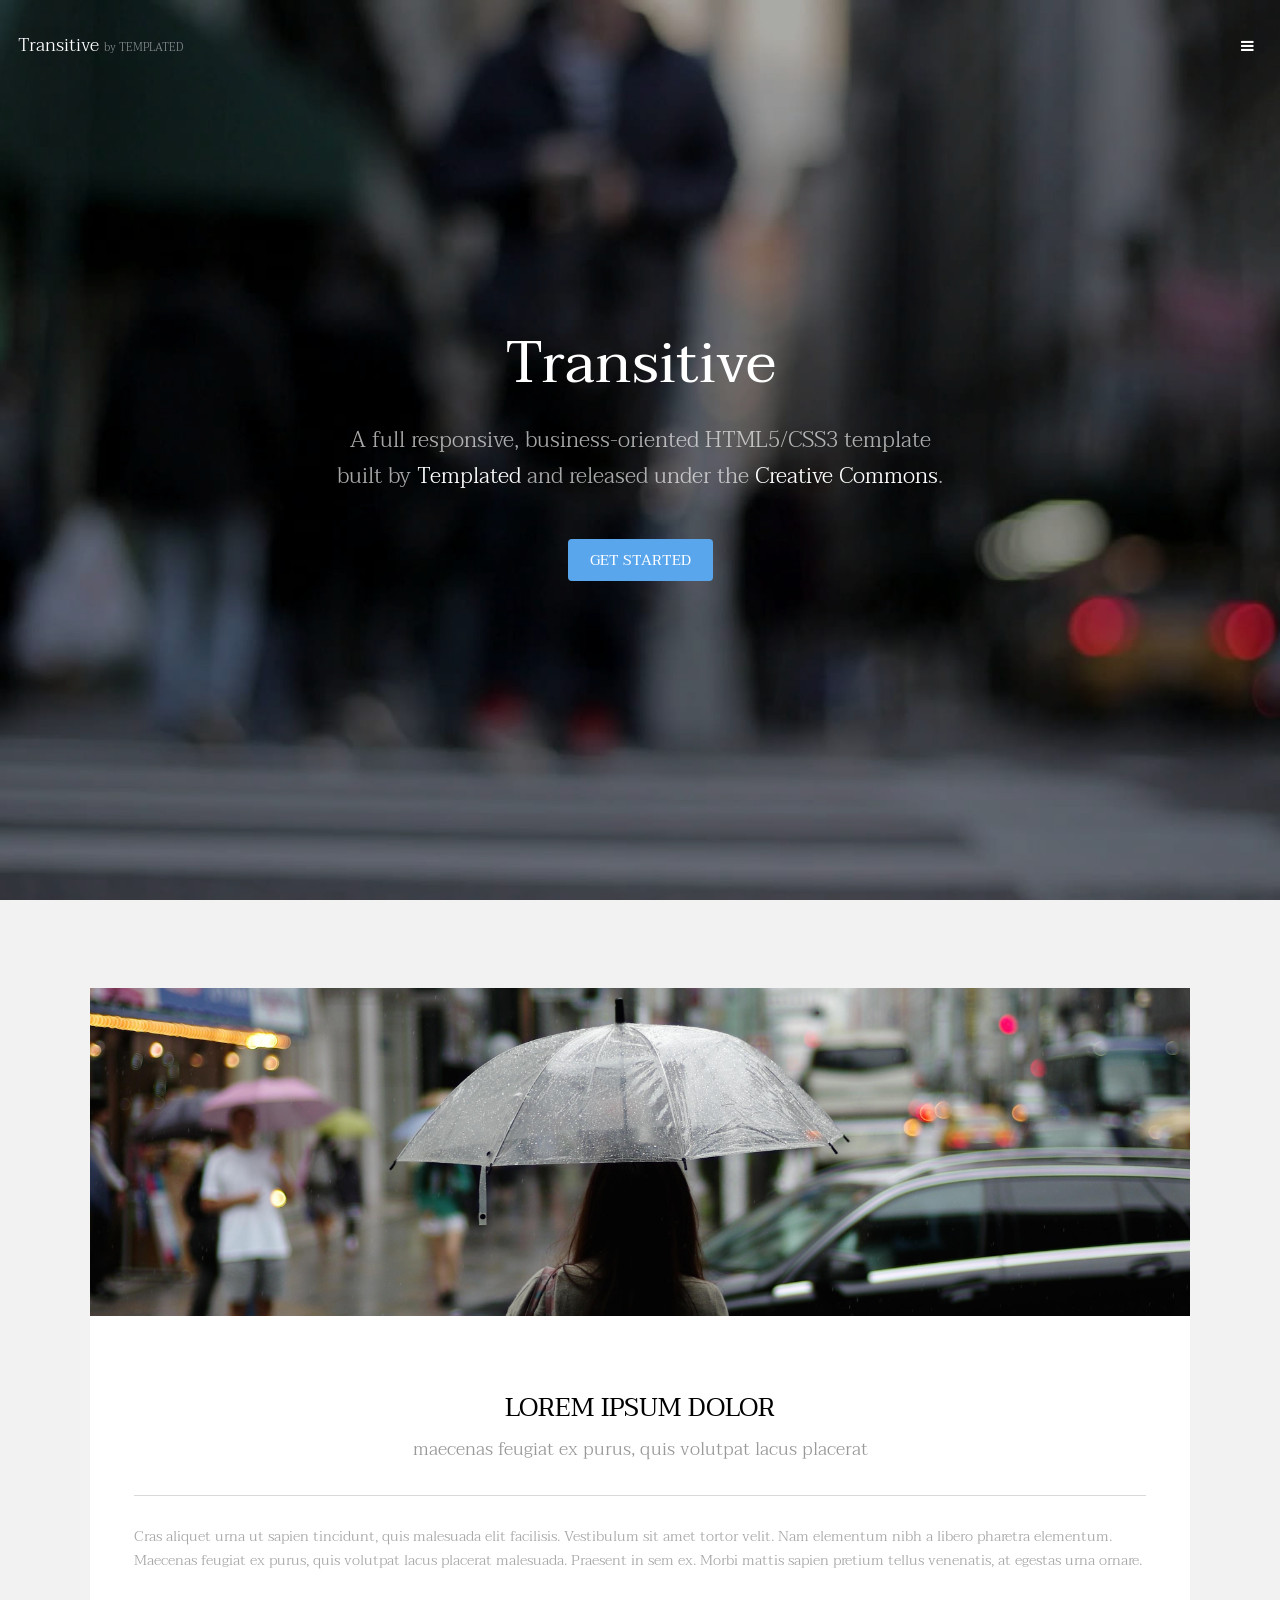
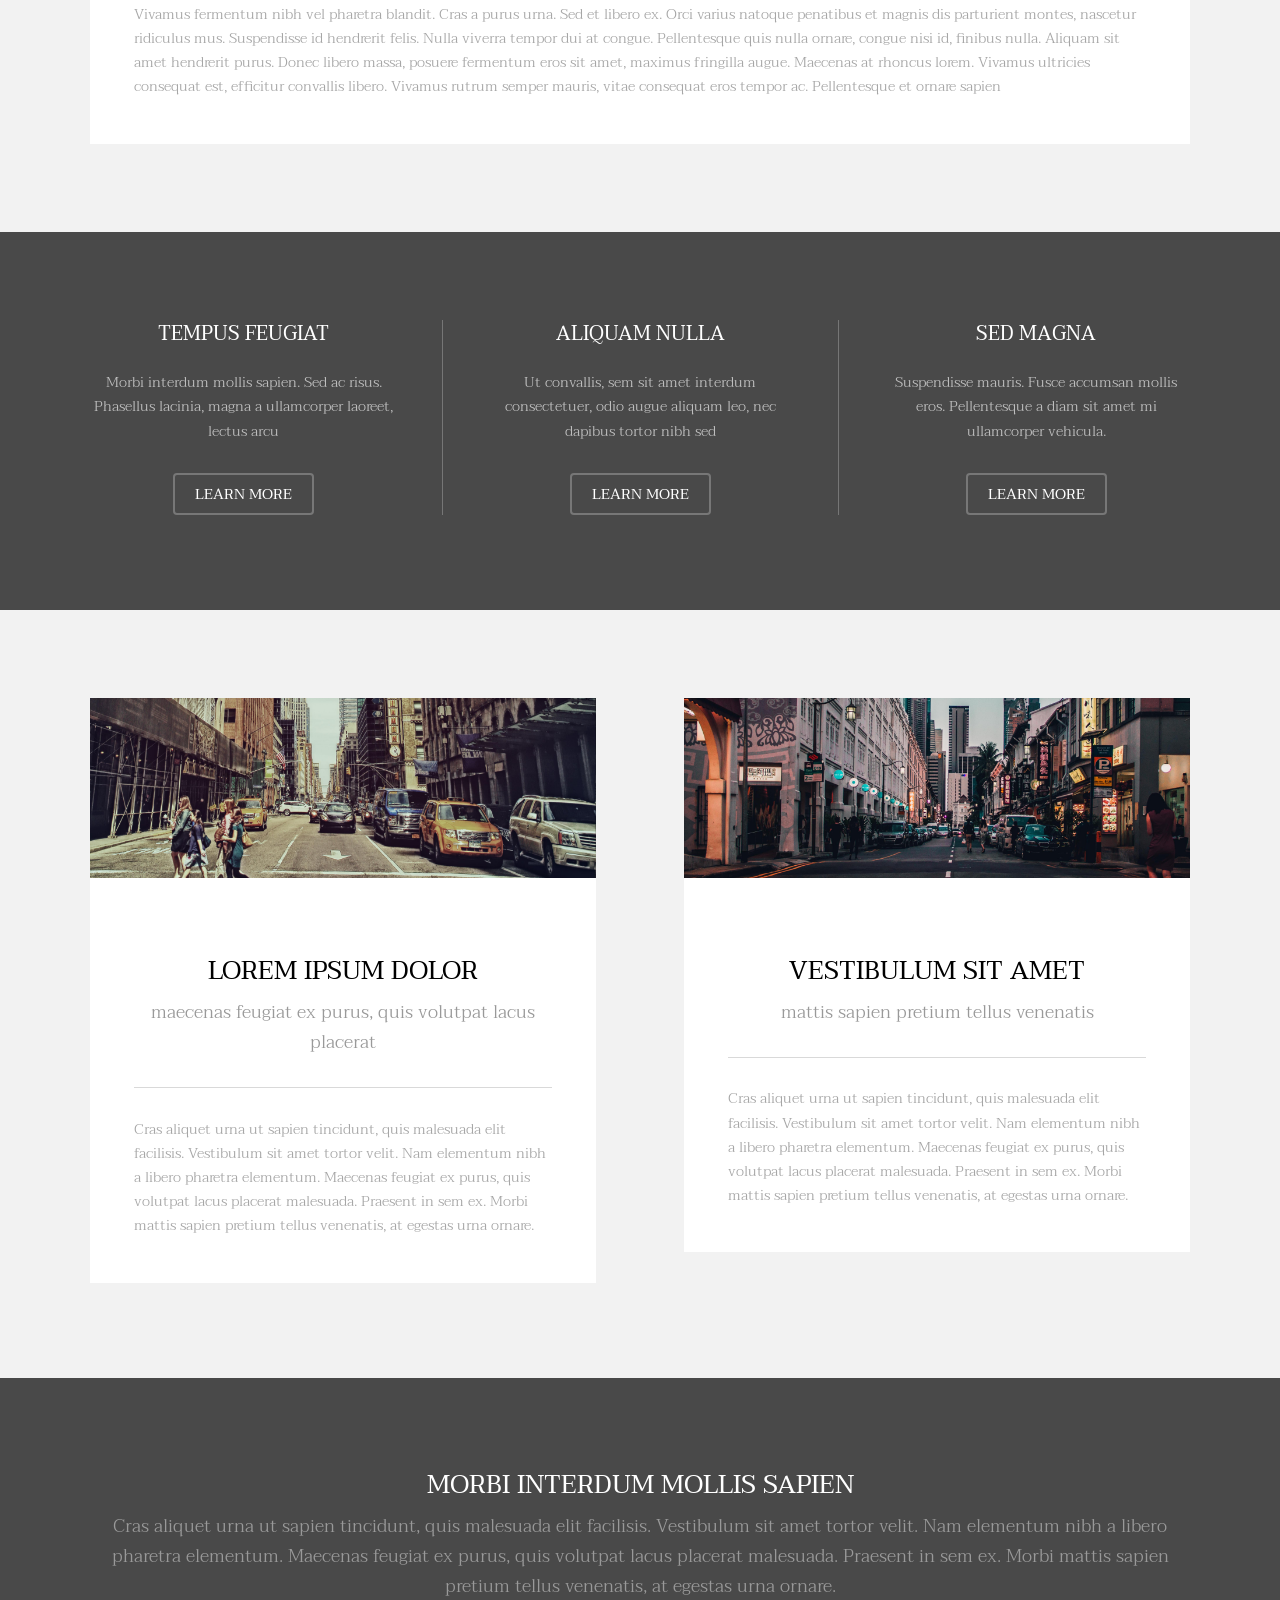
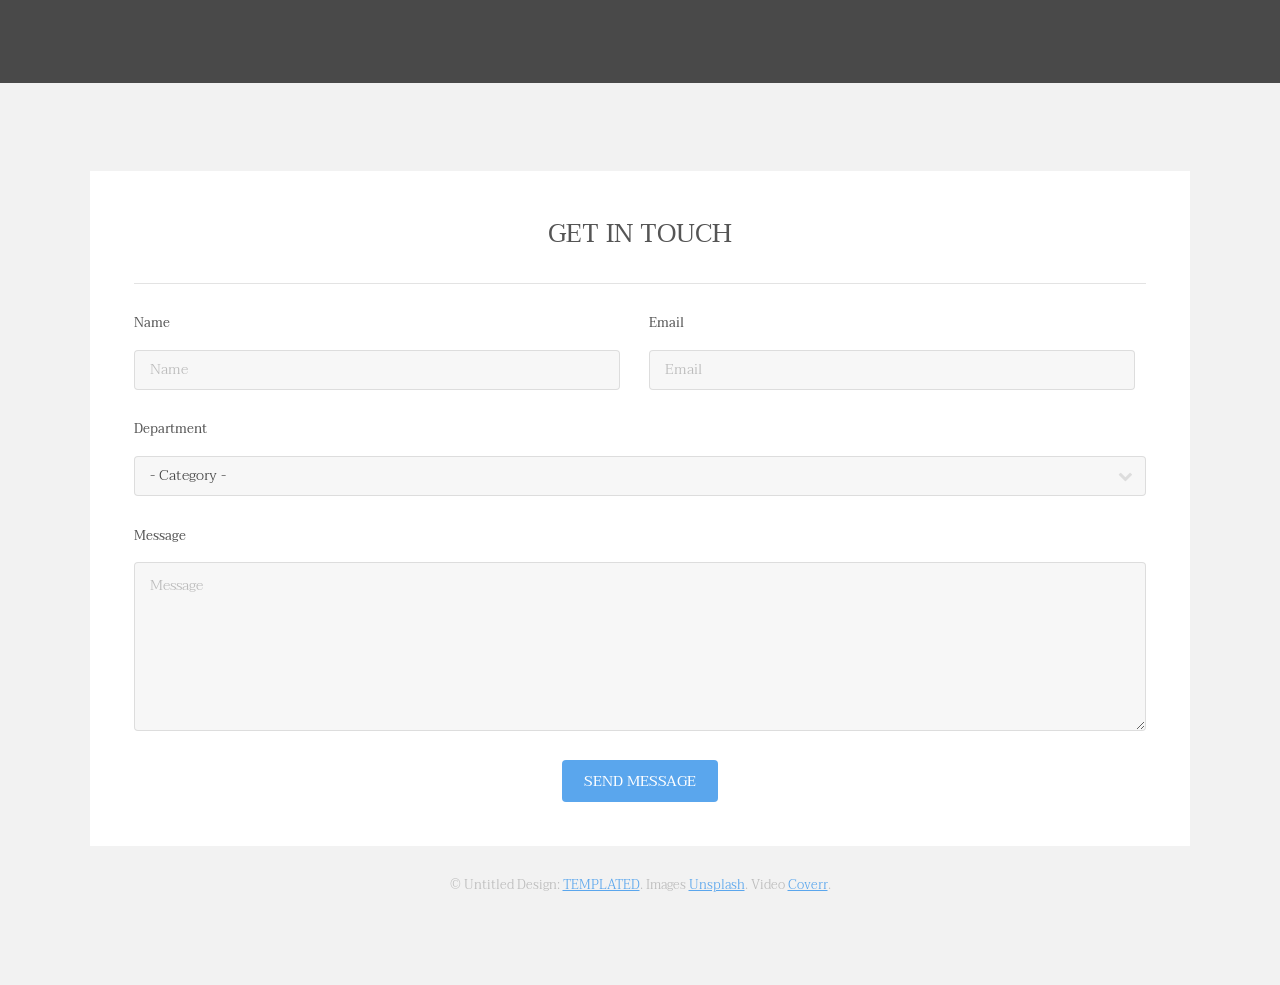
==== index.html @ 3b846632 "Plantilla inicial" ====
<!DOCTYPE HTML>
<!--
	Transitive by TEMPLATED
	templated.co @templatedco
	Released for free under the Creative Commons Attribution 3.0 license (templated.co/license)
-->
<html>
	<head>
		<title>Transitive by TEMPLATED</title>
		<meta charset="utf-8" />
		<meta name="viewport" content="width=device-width, initial-scale=1" />
		<link rel="stylesheet" href="assets/css/main.css" />
	</head>
	<body>

		<!-- Header -->
			<header id="header" class="alt">
				<div class="logo"><a href="index.html">Transitive <span>by TEMPLATED</span></a></div>
				<a href="#menu" class="toggle"><span>Menu</span></a>
			</header>

		<!-- Nav -->
			<nav id="menu">
				<ul class="links">
					<li><a href="index.html">Home</a></li>
					<li><a href="generic.html">Generic</a></li>
					<li><a href="elements.html">Elements</a></li>
				</ul>
			</nav>

		<!-- Banner -->
		<!--
			To use a video as your background, set data-video to the name of your video without
			its extension (eg. images/banner). Your video must be available in both .mp4 and .webm
			formats to work correctly.
		-->
			<section id="banner" data-video="images/banner">
				<div class="inner">
					<h1>Transitive</h1>
					<p>A full responsive, business-oriented HTML5/CSS3 template<br />
					built by <a href="https://templated.co/">Templated</a> and released under the <a href="https://templated.co/license">Creative Commons</a>.</p>
					<a href="#one" class="button special scrolly">Get Started</a>
				</div>
			</section>

		<!-- One -->
			<section id="one" class="wrapper style2">
				<div class="inner">
					<div>
						<div class="box">
							<div class="image fit">
								<img src="images/pic01.jpg" alt="" />
							</div>
							<div class="content">
								<header class="align-center">
									<h2>Lorem ipsum dolor</h2>
									<p>maecenas feugiat ex purus, quis volutpat lacus placerat</p>
								</header>
								<hr />
								<p> Cras aliquet urna ut sapien tincidunt, quis malesuada elit facilisis. Vestibulum sit amet tortor velit. Nam elementum nibh a libero pharetra elementum. Maecenas feugiat ex purus, quis volutpat lacus placerat malesuada. Praesent in sem ex. Morbi mattis sapien pretium tellus venenatis, at egestas urna ornare.</p>
								<p>Vivamus fermentum nibh vel pharetra blandit. Cras a purus urna. Sed et libero ex. Orci varius natoque penatibus et magnis dis parturient montes, nascetur ridiculus mus. Suspendisse id hendrerit felis. Nulla viverra tempor dui at congue. Pellentesque quis nulla ornare, congue nisi id, finibus nulla. Aliquam sit amet hendrerit purus. Donec libero massa, posuere fermentum eros sit amet, maximus fringilla augue. Maecenas at rhoncus lorem. Vivamus ultricies consequat est, efficitur convallis libero. Vivamus rutrum semper mauris, vitae consequat eros tempor ac. Pellentesque et ornare sapien</p>
							</div>
						</div>
					</div>
				</div>
			</section>

		<!-- Two -->
			<section id="two" class="wrapper style3">
				<div class="inner">
					<div id="flexgrid">
						<div>
							<header>
								<h3>Tempus Feugiat</h3>
							</header>
							<p>Morbi interdum mollis sapien. Sed ac risus. Phasellus lacinia, magna a ullamcorper laoreet, lectus arcu</p>
							<ul class="actions">
								<li><a href="#" class="button alt">Learn More</a></li>
							</ul>
						</div>
						<div>
							<header>
								<h3>Aliquam Nulla</h3>
							</header>
							<p>Ut convallis, sem sit amet interdum consectetuer, odio augue aliquam leo, nec dapibus tortor nibh sed </p>
							<ul class="actions">
								<li><a href="#" class="button alt">Learn More</a></li>
							</ul>
						</div>
						<div>
							<header>
								<h3>Sed Magna</h3>
							</header>
							<p>Suspendisse mauris. Fusce accumsan mollis eros. Pellentesque a diam sit amet mi ullamcorper vehicula.</p>
							<ul class="actions">
								<li><a href="#" class="button alt">Learn More</a></li>
							</ul>
						</div>
					</div>
				</div>
			</section>

		<!-- Three -->
			<section id="three" class="wrapper style2">
				<div class="inner">
					<div class="grid-style">

						<div>
							<div class="box">
								<div class="image fit">
									<img src="images/pic02.jpg" alt="" />
								</div>
								<div class="content">
									<header class="align-center">
										<h2>Lorem ipsum dolor</h2>
										<p>maecenas feugiat ex purus, quis volutpat lacus placerat</p>
									</header>
									<hr />
									<p> Cras aliquet urna ut sapien tincidunt, quis malesuada elit facilisis. Vestibulum sit amet tortor velit. Nam elementum nibh a libero pharetra elementum. Maecenas feugiat ex purus, quis volutpat lacus placerat malesuada. Praesent in sem ex. Morbi mattis sapien pretium tellus venenatis, at egestas urna ornare.</p>
								</div>
							</div>
						</div>

						<div>
							<div class="box">
								<div class="image fit">
									<img src="images/pic03.jpg" alt="" />
								</div>
								<div class="content">
									<header class="align-center">
										<h2>Vestibulum sit amet</h2>
										<p>mattis sapien pretium tellus venenatis</p>
									</header>
									<hr />
									<p> Cras aliquet urna ut sapien tincidunt, quis malesuada elit facilisis. Vestibulum sit amet tortor velit. Nam elementum nibh a libero pharetra elementum. Maecenas feugiat ex purus, quis volutpat lacus placerat malesuada. Praesent in sem ex. Morbi mattis sapien pretium tellus venenatis, at egestas urna ornare.</p>
								</div>
							</div>
						</div>

					</div>
				</div>
			</section>

		<!-- Four -->
			<section id="four" class="wrapper style3">
				<div class="inner">

					<header class="align-center">
						<h2>Morbi interdum mollis sapien</h2>
						<p>Cras aliquet urna ut sapien tincidunt, quis malesuada elit facilisis. Vestibulum sit amet tortor velit. Nam elementum nibh a libero pharetra elementum. Maecenas feugiat ex purus, quis volutpat lacus placerat malesuada. Praesent in sem ex. Morbi mattis sapien pretium tellus venenatis, at egestas urna ornare.</p>
					</header>

				</div>
			</section>

		<!-- Footer -->
			<footer id="footer" class="wrapper">
				<div class="inner">
					<section>
						<div class="box">
							<div class="content">
								<h2 class="align-center">Get in Touch</h2>
								<hr />
								<form action="#" method="post">
									<div class="field half first">
										<label for="name">Name</label>
										<input name="name" id="name" type="text" placeholder="Name">
									</div>
									<div class="field half">
										<label for="email">Email</label>
										<input name="email" id="email" type="email" placeholder="Email">
									</div>
									<div class="field">
										<label for="dept">Department</label>
										<div class="select-wrapper">
											<select name="dept" id="dept">
												<option value="">- Category -</option>
												<option value="1">Manufacturing</option>
												<option value="1">Shipping</option>
												<option value="1">Administration</option>
												<option value="1">Human Resources</option>
											</select>
										</div>
									</div>
									<div class="field">
										<label for="message">Message</label>
										<textarea name="message" id="message" rows="6" placeholder="Message"></textarea>
									</div>
									<ul class="actions align-center">
										<li><input value="Send Message" class="button special" type="submit"></li>
									</ul>
								</form>
							</div>
						</div>
					</section>
					<div class="copyright">
						&copy; Untitled Design: <a href="https://templated.co/">TEMPLATED</a>. Images <a href="https://unsplash.com/">Unsplash</a>. Video <a href="http://coverr.co/">Coverr</a>.
					</div>
				</div>
			</footer>

		<!-- Scripts -->
			<script src="assets/js/jquery.min.js"></script>
			<script src="assets/js/jquery.scrolly.min.js"></script>
			<script src="assets/js/jquery.scrollex.min.js"></script>
			<script src="assets/js/skel.min.js"></script>
			<script src="assets/js/util.js"></script>
			<script src="assets/js/main.js"></script>

	</body>
</html>
---- assets/css/main.css ----
@charset "UTF-8";
@import url(font-awesome.min.css);
@import url("https://fonts.googleapis.com/css?family=Taviraj:300,400,700,300i,400i,700i");

/*
	Transitive by TEMPLATED
	templated.co @templatedco
	Released for free under the Creative Commons Attribution 3.0 license (templated.co/license)
*/

/* Reset */

	html, body, div, span, applet, object, iframe, h1, h2, h3, h4, h5, h6, p, blockquote, pre, a, abbr, acronym, address, big, cite, code, del, dfn, em, img, ins, kbd, q, s, samp, small, strike, strong, sub, sup, tt, var, b, u, i, center, dl, dt, dd, ol, ul, li, fieldset, form, label, legend, table, caption, tbody, tfoot, thead, tr, th, td, article, aside, canvas, details, embed, figure, figcaption, footer, header, hgroup, menu, nav, output, ruby, section, summary, time, mark, audio, video {
		margin: 0;
		padding: 0;
		border: 0;
		font-size: 100%;
		font: inherit;
		vertical-align: baseline;
	}

	article, aside, details, figcaption, figure, footer, header, hgroup, menu, nav, section {
		display: block;
	}

	body {
		line-height: 1;
	}

	ol, ul {
		list-style: none;
	}

	blockquote, q {
		quotes: none;
	}

	blockquote:before, blockquote:after, q:before, q:after {
		content: '';
		content: none;
	}

	table {
		border-collapse: collapse;
		border-spacing: 0;
	}

	body {
		-webkit-text-size-adjust: none;
	}

/* Box Model */

	*, *:before, *:after {
		-moz-box-sizing: border-box;
		-webkit-box-sizing: border-box;
		box-sizing: border-box;
	}

/* Containers */

	.container {
		margin-left: auto;
		margin-right: auto;
	}

	.container.\31 25\25 {
		width: 100%;
		max-width: 100rem;
		min-width: 80rem;
	}

	.container.\37 5\25 {
		width: 60rem;
	}

	.container.\35 0\25 {
		width: 40rem;
	}

	.container.\32 5\25 {
		width: 20rem;
	}

	.container {
		width: 80rem;
	}

	@media screen and (max-width: 1680px) {

		.container.\31 25\25 {
			width: 100%;
			max-width: 100rem;
			min-width: 80rem;
		}

		.container.\37 5\25 {
			width: 60rem;
		}

		.container.\35 0\25 {
			width: 40rem;
		}

		.container.\32 5\25 {
			width: 20rem;
		}

		.container {
			width: 80rem;
		}

	}

	@media screen and (max-width: 1280px) {

		.container.\31 25\25 {
			width: 100%;
			max-width: 81.25rem;
			min-width: 65rem;
		}

		.container.\37 5\25 {
			width: 48.75rem;
		}

		.container.\35 0\25 {
			width: 32.5rem;
		}

		.container.\32 5\25 {
			width: 16.25rem;
		}

		.container {
			width: 65rem;
		}

	}

	@media screen and (max-width: 980px) {

		.container.\31 25\25 {
			width: 100%;
			max-width: 112.5%;
			min-width: 90%;
		}

		.container.\37 5\25 {
			width: 67.5%;
		}

		.container.\35 0\25 {
			width: 45%;
		}

		.container.\32 5\25 {
			width: 22.5%;
		}

		.container {
			width: 90%;
		}

	}

	@media screen and (max-width: 736px) {

		.container.\31 25\25 {
			width: 100%;
			max-width: 112.5%;
			min-width: 90%;
		}

		.container.\37 5\25 {
			width: 67.5%;
		}

		.container.\35 0\25 {
			width: 45%;
		}

		.container.\32 5\25 {
			width: 22.5%;
		}

		.container {
			width: 90% !important;
		}

	}

	@media screen and (max-width: 480px) {

		.container.\31 25\25 {
			width: 100%;
			max-width: 112.5%;
			min-width: 90%;
		}

		.container.\37 5\25 {
			width: 67.5%;
		}

		.container.\35 0\25 {
			width: 45%;
		}

		.container.\32 5\25 {
			width: 22.5%;
		}

		.container {
			width: 90% !important;
		}

	}

/* Grid */

	.row {
		border-bottom: solid 1px transparent;
		-moz-box-sizing: border-box;
		-webkit-box-sizing: border-box;
		box-sizing: border-box;
	}

	.row > * {
		float: left;
		-moz-box-sizing: border-box;
		-webkit-box-sizing: border-box;
		box-sizing: border-box;
	}

	.row:after, .row:before {
		content: '';
		display: block;
		clear: both;
		height: 0;
	}

	.row.uniform > * > :first-child {
		margin-top: 0;
	}

	.row.uniform > * > :last-child {
		margin-bottom: 0;
	}

	.row.\30 \25 > * {
		padding: 0 0 0 0rem;
	}

	.row.\30 \25 {
		margin: 0 0 -1px 0rem;
	}

	.row.uniform.\30 \25 > * {
		padding: 0rem 0 0 0rem;
	}

	.row.uniform.\30 \25 {
		margin: 0rem 0 -1px 0rem;
	}

	.row > * {
		padding: 0 0 0 2rem;
	}

	.row {
		margin: 0 0 -1px -2rem;
	}

	.row.uniform > * {
		padding: 2rem 0 0 2rem;
	}

	.row.uniform {
		margin: -2rem 0 -1px -2rem;
	}

	.row.\32 00\25 > * {
		padding: 0 0 0 4rem;
	}

	.row.\32 00\25 {
		margin: 0 0 -1px -4rem;
	}

	.row.uniform.\32 00\25 > * {
		padding: 4rem 0 0 4rem;
	}

	.row.uniform.\32 00\25 {
		margin: -4rem 0 -1px -4rem;
	}

	.row.\31 50\25 > * {
		padding: 0 0 0 3rem;
	}

	.row.\31 50\25 {
		margin: 0 0 -1px -3rem;
	}

	.row.uniform.\31 50\25 > * {
		padding: 3rem 0 0 3rem;
	}

	.row.uniform.\31 50\25 {
		margin: -3rem 0 -1px -3rem;
	}

	.row.\35 0\25 > * {
		padding: 0 0 0 1rem;
	}

	.row.\35 0\25 {
		margin: 0 0 -1px -1rem;
	}

	.row.uniform.\35 0\25 > * {
		padding: 1rem 0 0 1rem;
	}

	.row.uniform.\35 0\25 {
		margin: -1rem 0 -1px -1rem;
	}

	.row.\32 5\25 > * {
		padding: 0 0 0 0.5rem;
	}

	.row.\32 5\25 {
		margin: 0 0 -1px -0.5rem;
	}

	.row.uniform.\32 5\25 > * {
		padding: 0.5rem 0 0 0.5rem;
	}

	.row.uniform.\32 5\25 {
		margin: -0.5rem 0 -1px -0.5rem;
	}

	.\31 2u, .\31 2u\24 {
		width: 100%;
		clear: none;
		margin-left: 0;
	}

	.\31 1u, .\31 1u\24 {
		width: 91.6666666667%;
		clear: none;
		margin-left: 0;
	}

	.\31 0u, .\31 0u\24 {
		width: 83.3333333333%;
		clear: none;
		margin-left: 0;
	}

	.\39 u, .\39 u\24 {
		width: 75%;
		clear: none;
		margin-left: 0;
	}

	.\38 u, .\38 u\24 {
		width: 66.6666666667%;
		clear: none;
		margin-left: 0;
	}

	.\37 u, .\37 u\24 {
		width: 58.3333333333%;
		clear: none;
		margin-left: 0;
	}

	.\36 u, .\36 u\24 {
		width: 50%;
		clear: none;
		margin-left: 0;
	}

	.\35 u, .\35 u\24 {
		width: 41.6666666667%;
		clear: none;
		margin-left: 0;
	}

	.\34 u, .\34 u\24 {
		width: 33.3333333333%;
		clear: none;
		margin-left: 0;
	}

	.\33 u, .\33 u\24 {
		width: 25%;
		clear: none;
		margin-left: 0;
	}

	.\32 u, .\32 u\24 {
		width: 16.6666666667%;
		clear: none;
		margin-left: 0;
	}

	.\31 u, .\31 u\24 {
		width: 8.3333333333%;
		clear: none;
		margin-left: 0;
	}

	.\31 2u\24 + *,
	.\31 1u\24 + *,
	.\31 0u\24 + *,
	.\39 u\24 + *,
	.\38 u\24 + *,
	.\37 u\24 + *,
	.\36 u\24 + *,
	.\35 u\24 + *,
	.\34 u\24 + *,
	.\33 u\24 + *,
	.\32 u\24 + *,
	.\31 u\24 + * {
		clear: left;
	}

	.\-11u {
		margin-left: 91.66667%;
	}

	.\-10u {
		margin-left: 83.33333%;
	}

	.\-9u {
		margin-left: 75%;
	}

	.\-8u {
		margin-left: 66.66667%;
	}

	.\-7u {
		margin-left: 58.33333%;
	}

	.\-6u {
		margin-left: 50%;
	}

	.\-5u {
		margin-left: 41.66667%;
	}

	.\-4u {
		margin-left: 33.33333%;
	}

	.\-3u {
		margin-left: 25%;
	}

	.\-2u {
		margin-left: 16.66667%;
	}

	.\-1u {
		margin-left: 8.33333%;
	}

	@media screen and (max-width: 1680px) {

		.row > * {
			padding: 0 0 0 2rem;
		}

		.row {
			margin: 0 0 -1px -2rem;
		}

		.row.uniform > * {
			padding: 2rem 0 0 2rem;
		}

		.row.uniform {
			margin: -2rem 0 -1px -2rem;
		}

		.row.\32 00\25 > * {
			padding: 0 0 0 4rem;
		}

		.row.\32 00\25 {
			margin: 0 0 -1px -4rem;
		}

		.row.uniform.\32 00\25 > * {
			padding: 4rem 0 0 4rem;
		}

		.row.uniform.\32 00\25 {
			margin: -4rem 0 -1px -4rem;
		}

		.row.\31 50\25 > * {
			padding: 0 0 0 3rem;
		}

		.row.\31 50\25 {
			margin: 0 0 -1px -3rem;
		}

		.row.uniform.\31 50\25 > * {
			padding: 3rem 0 0 3rem;
		}

		.row.uniform.\31 50\25 {
			margin: -3rem 0 -1px -3rem;
		}

		.row.\35 0\25 > * {
			padding: 0 0 0 1rem;
		}

		.row.\35 0\25 {
			margin: 0 0 -1px -1rem;
		}

		.row.uniform.\35 0\25 > * {
			padding: 1rem 0 0 1rem;
		}

		.row.uniform.\35 0\25 {
			margin: -1rem 0 -1px -1rem;
		}

		.row.\32 5\25 > * {
			padding: 0 0 0 0.5rem;
		}

		.row.\32 5\25 {
			margin: 0 0 -1px -0.5rem;
		}

		.row.uniform.\32 5\25 > * {
			padding: 0.5rem 0 0 0.5rem;
		}

		.row.uniform.\32 5\25 {
			margin: -0.5rem 0 -1px -0.5rem;
		}

		.\31 2u\28xlarge\29, .\31 2u\24\28xlarge\29 {
			width: 100%;
			clear: none;
			margin-left: 0;
		}

		.\31 1u\28xlarge\29, .\31 1u\24\28xlarge\29 {
			width: 91.6666666667%;
			clear: none;
			margin-left: 0;
		}

		.\31 0u\28xlarge\29, .\31 0u\24\28xlarge\29 {
			width: 83.3333333333%;
			clear: none;
			margin-left: 0;
		}

		.\39 u\28xlarge\29, .\39 u\24\28xlarge\29 {
			width: 75%;
			clear: none;
			margin-left: 0;
		}

		.\38 u\28xlarge\29, .\38 u\24\28xlarge\29 {
			width: 66.6666666667%;
			clear: none;
			margin-left: 0;
		}

		.\37 u\28xlarge\29, .\37 u\24\28xlarge\29 {
			width: 58.3333333333%;
			clear: none;
			margin-left: 0;
		}

		.\36 u\28xlarge\29, .\36 u\24\28xlarge\29 {
			width: 50%;
			clear: none;
			margin-left: 0;
		}

		.\35 u\28xlarge\29, .\35 u\24\28xlarge\29 {
			width: 41.6666666667%;
			clear: none;
			margin-left: 0;
		}

		.\34 u\28xlarge\29, .\34 u\24\28xlarge\29 {
			width: 33.3333333333%;
			clear: none;
			margin-left: 0;
		}

		.\33 u\28xlarge\29, .\33 u\24\28xlarge\29 {
			width: 25%;
			clear: none;
			margin-left: 0;
		}

		.\32 u\28xlarge\29, .\32 u\24\28xlarge\29 {
			width: 16.6666666667%;
			clear: none;
			margin-left: 0;
		}

		.\31 u\28xlarge\29, .\31 u\24\28xlarge\29 {
			width: 8.3333333333%;
			clear: none;
			margin-left: 0;
		}

		.\31 2u\24\28xlarge\29 + *,
		.\31 1u\24\28xlarge\29 + *,
		.\31 0u\24\28xlarge\29 + *,
		.\39 u\24\28xlarge\29 + *,
		.\38 u\24\28xlarge\29 + *,
		.\37 u\24\28xlarge\29 + *,
		.\36 u\24\28xlarge\29 + *,
		.\35 u\24\28xlarge\29 + *,
		.\34 u\24\28xlarge\29 + *,
		.\33 u\24\28xlarge\29 + *,
		.\32 u\24\28xlarge\29 + *,
		.\31 u\24\28xlarge\29 + * {
			clear: left;
		}

		.\-11u\28xlarge\29 {
			margin-left: 91.66667%;
		}

		.\-10u\28xlarge\29 {
			margin-left: 83.33333%;
		}

		.\-9u\28xlarge\29 {
			margin-left: 75%;
		}

		.\-8u\28xlarge\29 {
			margin-left: 66.66667%;
		}

		.\-7u\28xlarge\29 {
			margin-left: 58.33333%;
		}

		.\-6u\28xlarge\29 {
			margin-left: 50%;
		}

		.\-5u\28xlarge\29 {
			margin-left: 41.66667%;
		}

		.\-4u\28xlarge\29 {
			margin-left: 33.33333%;
		}

		.\-3u\28xlarge\29 {
			margin-left: 25%;
		}

		.\-2u\28xlarge\29 {
			margin-left: 16.66667%;
		}

		.\-1u\28xlarge\29 {
			margin-left: 8.33333%;
		}

	}

	@media screen and (max-width: 1280px) {

		.row > * {
			padding: 0 0 0 1.5rem;
		}

		.row {
			margin: 0 0 -1px -1.5rem;
		}

		.row.uniform > * {
			padding: 1.5rem 0 0 1.5rem;
		}

		.row.uniform {
			margin: -1.5rem 0 -1px -1.5rem;
		}

		.row.\32 00\25 > * {
			padding: 0 0 0 3rem;
		}

		.row.\32 00\25 {
			margin: 0 0 -1px -3rem;
		}

		.row.uniform.\32 00\25 > * {
			padding: 3rem 0 0 3rem;
		}

		.row.uniform.\32 00\25 {
			margin: -3rem 0 -1px -3rem;
		}

		.row.\31 50\25 > * {
			padding: 0 0 0 2.25rem;
		}

		.row.\31 50\25 {
			margin: 0 0 -1px -2.25rem;
		}

		.row.uniform.\31 50\25 > * {
			padding: 2.25rem 0 0 2.25rem;
		}

		.row.uniform.\31 50\25 {
			margin: -2.25rem 0 -1px -2.25rem;
		}

		.row.\35 0\25 > * {
			padding: 0 0 0 0.75rem;
		}

		.row.\35 0\25 {
			margin: 0 0 -1px -0.75rem;
		}

		.row.uniform.\35 0\25 > * {
			padding: 0.75rem 0 0 0.75rem;
		}

		.row.uniform.\35 0\25 {
			margin: -0.75rem 0 -1px -0.75rem;
		}

		.row.\32 5\25 > * {
			padding: 0 0 0 0.375rem;
		}

		.row.\32 5\25 {
			margin: 0 0 -1px -0.375rem;
		}

		.row.uniform.\32 5\25 > * {
			padding: 0.375rem 0 0 0.375rem;
		}

		.row.uniform.\32 5\25 {
			margin: -0.375rem 0 -1px -0.375rem;
		}

		.\31 2u\28large\29, .\31 2u\24\28large\29 {
			width: 100%;
			clear: none;
			margin-left: 0;
		}

		.\31 1u\28large\29, .\31 1u\24\28large\29 {
			width: 91.6666666667%;
			clear: none;
			margin-left: 0;
		}

		.\31 0u\28large\29, .\31 0u\24\28large\29 {
			width: 83.3333333333%;
			clear: none;
			margin-left: 0;
		}

		.\39 u\28large\29, .\39 u\24\28large\29 {
			width: 75%;
			clear: none;
			margin-left: 0;
		}

		.\38 u\28large\29, .\38 u\24\28large\29 {
			width: 66.6666666667%;
			clear: none;
			margin-left: 0;
		}

		.\37 u\28large\29, .\37 u\24\28large\29 {
			width: 58.3333333333%;
			clear: none;
			margin-left: 0;
		}

		.\36 u\28large\29, .\36 u\24\28large\29 {
			width: 50%;
			clear: none;
			margin-left: 0;
		}

		.\35 u\28large\29, .\35 u\24\28large\29 {
			width: 41.6666666667%;
			clear: none;
			margin-left: 0;
		}

		.\34 u\28large\29, .\34 u\24\28large\29 {
			width: 33.3333333333%;
			clear: none;
			margin-left: 0;
		}

		.\33 u\28large\29, .\33 u\24\28large\29 {
			width: 25%;
			clear: none;
			margin-left: 0;
		}

		.\32 u\28large\29, .\32 u\24\28large\29 {
			width: 16.6666666667%;
			clear: none;
			margin-left: 0;
		}

		.\31 u\28large\29, .\31 u\24\28large\29 {
			width: 8.3333333333%;
			clear: none;
			margin-left: 0;
		}

		.\31 2u\24\28large\29 + *,
		.\31 1u\24\28large\29 + *,
		.\31 0u\24\28large\29 + *,
		.\39 u\24\28large\29 + *,
		.\38 u\24\28large\29 + *,
		.\37 u\24\28large\29 + *,
		.\36 u\24\28large\29 + *,
		.\35 u\24\28large\29 + *,
		.\34 u\24\28large\29 + *,
		.\33 u\24\28large\29 + *,
		.\32 u\24\28large\29 + *,
		.\31 u\24\28large\29 + * {
			clear: left;
		}

		.\-11u\28large\29 {
			margin-left: 91.66667%;
		}

		.\-10u\28large\29 {
			margin-left: 83.33333%;
		}

		.\-9u\28large\29 {
			margin-left: 75%;
		}

		.\-8u\28large\29 {
			margin-left: 66.66667%;
		}

		.\-7u\28large\29 {
			margin-left: 58.33333%;
		}

		.\-6u\28large\29 {
			margin-left: 50%;
		}

		.\-5u\28large\29 {
			margin-left: 41.66667%;
		}

		.\-4u\28large\29 {
			margin-left: 33.33333%;
		}

		.\-3u\28large\29 {
			margin-left: 25%;
		}

		.\-2u\28large\29 {
			margin-left: 16.66667%;
		}

		.\-1u\28large\29 {
			margin-left: 8.33333%;
		}

	}

	@media screen and (max-width: 980px) {

		.row > * {
			padding: 0 0 0 1.5rem;
		}

		.row {
			margin: 0 0 -1px -1.5rem;
		}

		.row.uniform > * {
			padding: 1.5rem 0 0 1.5rem;
		}

		.row.uniform {
			margin: -1.5rem 0 -1px -1.5rem;
		}

		.row.\32 00\25 > * {
			padding: 0 0 0 3rem;
		}

		.row.\32 00\25 {
			margin: 0 0 -1px -3rem;
		}

		.row.uniform.\32 00\25 > * {
			padding: 3rem 0 0 3rem;
		}

		.row.uniform.\32 00\25 {
			margin: -3rem 0 -1px -3rem;
		}

		.row.\31 50\25 > * {
			padding: 0 0 0 2.25rem;
		}

		.row.\31 50\25 {
			margin: 0 0 -1px -2.25rem;
		}

		.row.uniform.\31 50\25 > * {
			padding: 2.25rem 0 0 2.25rem;
		}

		.row.uniform.\31 50\25 {
			margin: -2.25rem 0 -1px -2.25rem;
		}

		.row.\35 0\25 > * {
			padding: 0 0 0 0.75rem;
		}

		.row.\35 0\25 {
			margin: 0 0 -1px -0.75rem;
		}

		.row.uniform.\35 0\25 > * {
			padding: 0.75rem 0 0 0.75rem;
		}

		.row.uniform.\35 0\25 {
			margin: -0.75rem 0 -1px -0.75rem;
		}

		.row.\32 5\25 > * {
			padding: 0 0 0 0.375rem;
		}

		.row.\32 5\25 {
			margin: 0 0 -1px -0.375rem;
		}

		.row.uniform.\32 5\25 > * {
			padding: 0.375rem 0 0 0.375rem;
		}

		.row.uniform.\32 5\25 {
			margin: -0.375rem 0 -1px -0.375rem;
		}

		.\31 2u\28medium\29, .\31 2u\24\28medium\29 {
			width: 100%;
			clear: none;
			margin-left: 0;
		}

		.\31 1u\28medium\29, .\31 1u\24\28medium\29 {
			width: 91.6666666667%;
			clear: none;
			margin-left: 0;
		}

		.\31 0u\28medium\29, .\31 0u\24\28medium\29 {
			width: 83.3333333333%;
			clear: none;
			margin-left: 0;
		}

		.\39 u\28medium\29, .\39 u\24\28medium\29 {
			width: 75%;
			clear: none;
			margin-left: 0;
		}

		.\38 u\28medium\29, .\38 u\24\28medium\29 {
			width: 66.6666666667%;
			clear: none;
			margin-left: 0;
		}

		.\37 u\28medium\29, .\37 u\24\28medium\29 {
			width: 58.3333333333%;
			clear: none;
			margin-left: 0;
		}

		.\36 u\28medium\29, .\36 u\24\28medium\29 {
			width: 50%;
			clear: none;
			margin-left: 0;
		}

		.\35 u\28medium\29, .\35 u\24\28medium\29 {
			width: 41.6666666667%;
			clear: none;
			margin-left: 0;
		}

		.\34 u\28medium\29, .\34 u\24\28medium\29 {
			width: 33.3333333333%;
			clear: none;
			margin-left: 0;
		}

		.\33 u\28medium\29, .\33 u\24\28medium\29 {
			width: 25%;
			clear: none;
			margin-left: 0;
		}

		.\32 u\28medium\29, .\32 u\24\28medium\29 {
			width: 16.6666666667%;
			clear: none;
			margin-left: 0;
		}

		.\31 u\28medium\29, .\31 u\24\28medium\29 {
			width: 8.3333333333%;
			clear: none;
			margin-left: 0;
		}

		.\31 2u\24\28medium\29 + *,
		.\31 1u\24\28medium\29 + *,
		.\31 0u\24\28medium\29 + *,
		.\39 u\24\28medium\29 + *,
		.\38 u\24\28medium\29 + *,
		.\37 u\24\28medium\29 + *,
		.\36 u\24\28medium\29 + *,
		.\35 u\24\28medium\29 + *,
		.\34 u\24\28medium\29 + *,
		.\33 u\24\28medium\29 + *,
		.\32 u\24\28medium\29 + *,
		.\31 u\24\28medium\29 + * {
			clear: left;
		}

		.\-11u\28medium\29 {
			margin-left: 91.66667%;
		}

		.\-10u\28medium\29 {
			margin-left: 83.33333%;
		}

		.\-9u\28medium\29 {
			margin-left: 75%;
		}

		.\-8u\28medium\29 {
			margin-left: 66.66667%;
		}

		.\-7u\28medium\29 {
			margin-left: 58.33333%;
		}

		.\-6u\28medium\29 {
			margin-left: 50%;
		}

		.\-5u\28medium\29 {
			margin-left: 41.66667%;
		}

		.\-4u\28medium\29 {
			margin-left: 33.33333%;
		}

		.\-3u\28medium\29 {
			margin-left: 25%;
		}

		.\-2u\28medium\29 {
			margin-left: 16.66667%;
		}

		.\-1u\28medium\29 {
			margin-left: 8.33333%;
		}

	}

	@media screen and (max-width: 736px) {

		.row > * {
			padding: 0 0 0 1.25rem;
		}

		.row {
			margin: 0 0 -1px -1.25rem;
		}

		.row.uniform > * {
			padding: 1.25rem 0 0 1.25rem;
		}

		.row.uniform {
			margin: -1.25rem 0 -1px -1.25rem;
		}

		.row.\32 00\25 > * {
			padding: 0 0 0 2.5rem;
		}

		.row.\32 00\25 {
			margin: 0 0 -1px -2.5rem;
		}

		.row.uniform.\32 00\25 > * {
			padding: 2.5rem 0 0 2.5rem;
		}

		.row.uniform.\32 00\25 {
			margin: -2.5rem 0 -1px -2.5rem;
		}

		.row.\31 50\25 > * {
			padding: 0 0 0 1.875rem;
		}

		.row.\31 50\25 {
			margin: 0 0 -1px -1.875rem;
		}

		.row.uniform.\31 50\25 > * {
			padding: 1.875rem 0 0 1.875rem;
		}

		.row.uniform.\31 50\25 {
			margin: -1.875rem 0 -1px -1.875rem;
		}

		.row.\35 0\25 > * {
			padding: 0 0 0 0.625rem;
		}

		.row.\35 0\25 {
			margin: 0 0 -1px -0.625rem;
		}

		.row.uniform.\35 0\25 > * {
			padding: 0.625rem 0 0 0.625rem;
		}

		.row.uniform.\35 0\25 {
			margin: -0.625rem 0 -1px -0.625rem;
		}

		.row.\32 5\25 > * {
			padding: 0 0 0 0.3125rem;
		}

		.row.\32 5\25 {
			margin: 0 0 -1px -0.3125rem;
		}

		.row.uniform.\32 5\25 > * {
			padding: 0.3125rem 0 0 0.3125rem;
		}

		.row.uniform.\32 5\25 {
			margin: -0.3125rem 0 -1px -0.3125rem;
		}

		.\31 2u\28small\29, .\31 2u\24\28small\29 {
			width: 100%;
			clear: none;
			margin-left: 0;
		}

		.\31 1u\28small\29, .\31 1u\24\28small\29 {
			width: 91.6666666667%;
			clear: none;
			margin-left: 0;
		}

		.\31 0u\28small\29, .\31 0u\24\28small\29 {
			width: 83.3333333333%;
			clear: none;
			margin-left: 0;
		}

		.\39 u\28small\29, .\39 u\24\28small\29 {
			width: 75%;
			clear: none;
			margin-left: 0;
		}

		.\38 u\28small\29, .\38 u\24\28small\29 {
			width: 66.6666666667%;
			clear: none;
			margin-left: 0;
		}

		.\37 u\28small\29, .\37 u\24\28small\29 {
			width: 58.3333333333%;
			clear: none;
			margin-left: 0;
		}

		.\36 u\28small\29, .\36 u\24\28small\29 {
			width: 50%;
			clear: none;
			margin-left: 0;
		}

		.\35 u\28small\29, .\35 u\24\28small\29 {
			width: 41.6666666667%;
			clear: none;
			margin-left: 0;
		}

		.\34 u\28small\29, .\34 u\24\28small\29 {
			width: 33.3333333333%;
			clear: none;
			margin-left: 0;
		}

		.\33 u\28small\29, .\33 u\24\28small\29 {
			width: 25%;
			clear: none;
			margin-left: 0;
		}

		.\32 u\28small\29, .\32 u\24\28small\29 {
			width: 16.6666666667%;
			clear: none;
			margin-left: 0;
		}

		.\31 u\28small\29, .\31 u\24\28small\29 {
			width: 8.3333333333%;
			clear: none;
			margin-left: 0;
		}

		.\31 2u\24\28small\29 + *,
		.\31 1u\24\28small\29 + *,
		.\31 0u\24\28small\29 + *,
		.\39 u\24\28small\29 + *,
		.\38 u\24\28small\29 + *,
		.\37 u\24\28small\29 + *,
		.\36 u\24\28small\29 + *,
		.\35 u\24\28small\29 + *,
		.\34 u\24\28small\29 + *,
		.\33 u\24\28small\29 + *,
		.\32 u\24\28small\29 + *,
		.\31 u\24\28small\29 + * {
			clear: left;
		}

		.\-11u\28small\29 {
			margin-left: 91.66667%;
		}

		.\-10u\28small\29 {
			margin-left: 83.33333%;
		}

		.\-9u\28small\29 {
			margin-left: 75%;
		}

		.\-8u\28small\29 {
			margin-left: 66.66667%;
		}

		.\-7u\28small\29 {
			margin-left: 58.33333%;
		}

		.\-6u\28small\29 {
			margin-left: 50%;
		}

		.\-5u\28small\29 {
			margin-left: 41.66667%;
		}

		.\-4u\28small\29 {
			margin-left: 33.33333%;
		}

		.\-3u\28small\29 {
			margin-left: 25%;
		}

		.\-2u\28small\29 {
			margin-left: 16.66667%;
		}

		.\-1u\28small\29 {
			margin-left: 8.33333%;
		}

	}

	@media screen and (max-width: 480px) {

		.row > * {
			padding: 0 0 0 1.25rem;
		}

		.row {
			margin: 0 0 -1px -1.25rem;
		}

		.row.uniform > * {
			padding: 1.25rem 0 0 1.25rem;
		}

		.row.uniform {
			margin: -1.25rem 0 -1px -1.25rem;
		}

		.row.\32 00\25 > * {
			padding: 0 0 0 2.5rem;
		}

		.row.\32 00\25 {
			margin: 0 0 -1px -2.5rem;
		}

		.row.uniform.\32 00\25 > * {
			padding: 2.5rem 0 0 2.5rem;
		}

		.row.uniform.\32 00\25 {
			margin: -2.5rem 0 -1px -2.5rem;
		}

		.row.\31 50\25 > * {
			padding: 0 0 0 1.875rem;
		}

		.row.\31 50\25 {
			margin: 0 0 -1px -1.875rem;
		}

		.row.uniform.\31 50\25 > * {
			padding: 1.875rem 0 0 1.875rem;
		}

		.row.uniform.\31 50\25 {
			margin: -1.875rem 0 -1px -1.875rem;
		}

		.row.\35 0\25 > * {
			padding: 0 0 0 0.625rem;
		}

		.row.\35 0\25 {
			margin: 0 0 -1px -0.625rem;
		}

		.row.uniform.\35 0\25 > * {
			padding: 0.625rem 0 0 0.625rem;
		}

		.row.uniform.\35 0\25 {
			margin: -0.625rem 0 -1px -0.625rem;
		}

		.row.\32 5\25 > * {
			padding: 0 0 0 0.3125rem;
		}

		.row.\32 5\25 {
			margin: 0 0 -1px -0.3125rem;
		}

		.row.uniform.\32 5\25 > * {
			padding: 0.3125rem 0 0 0.3125rem;
		}

		.row.uniform.\32 5\25 {
			margin: -0.3125rem 0 -1px -0.3125rem;
		}

		.\31 2u\28xsmall\29, .\31 2u\24\28xsmall\29 {
			width: 100%;
			clear: none;
			margin-left: 0;
		}

		.\31 1u\28xsmall\29, .\31 1u\24\28xsmall\29 {
			width: 91.6666666667%;
			clear: none;
			margin-left: 0;
		}

		.\31 0u\28xsmall\29, .\31 0u\24\28xsmall\29 {
			width: 83.3333333333%;
			clear: none;
			margin-left: 0;
		}

		.\39 u\28xsmall\29, .\39 u\24\28xsmall\29 {
			width: 75%;
			clear: none;
			margin-left: 0;
		}

		.\38 u\28xsmall\29, .\38 u\24\28xsmall\29 {
			width: 66.6666666667%;
			clear: none;
			margin-left: 0;
		}

		.\37 u\28xsmall\29, .\37 u\24\28xsmall\29 {
			width: 58.3333333333%;
			clear: none;
			margin-left: 0;
		}

		.\36 u\28xsmall\29, .\36 u\24\28xsmall\29 {
			width: 50%;
			clear: none;
			margin-left: 0;
		}

		.\35 u\28xsmall\29, .\35 u\24\28xsmall\29 {
			width: 41.6666666667%;
			clear: none;
			margin-left: 0;
		}

		.\34 u\28xsmall\29, .\34 u\24\28xsmall\29 {
			width: 33.3333333333%;
			clear: none;
			margin-left: 0;
		}

		.\33 u\28xsmall\29, .\33 u\24\28xsmall\29 {
			width: 25%;
			clear: none;
			margin-left: 0;
		}

		.\32 u\28xsmall\29, .\32 u\24\28xsmall\29 {
			width: 16.6666666667%;
			clear: none;
			margin-left: 0;
		}

		.\31 u\28xsmall\29, .\31 u\24\28xsmall\29 {
			width: 8.3333333333%;
			clear: none;
			margin-left: 0;
		}

		.\31 2u\24\28xsmall\29 + *,
		.\31 1u\24\28xsmall\29 + *,
		.\31 0u\24\28xsmall\29 + *,
		.\39 u\24\28xsmall\29 + *,
		.\38 u\24\28xsmall\29 + *,
		.\37 u\24\28xsmall\29 + *,
		.\36 u\24\28xsmall\29 + *,
		.\35 u\24\28xsmall\29 + *,
		.\34 u\24\28xsmall\29 + *,
		.\33 u\24\28xsmall\29 + *,
		.\32 u\24\28xsmall\29 + *,
		.\31 u\24\28xsmall\29 + * {
			clear: left;
		}

		.\-11u\28xsmall\29 {
			margin-left: 91.66667%;
		}

		.\-10u\28xsmall\29 {
			margin-left: 83.33333%;
		}

		.\-9u\28xsmall\29 {
			margin-left: 75%;
		}

		.\-8u\28xsmall\29 {
			margin-left: 66.66667%;
		}

		.\-7u\28xsmall\29 {
			margin-left: 58.33333%;
		}

		.\-6u\28xsmall\29 {
			margin-left: 50%;
		}

		.\-5u\28xsmall\29 {
			margin-left: 41.66667%;
		}

		.\-4u\28xsmall\29 {
			margin-left: 33.33333%;
		}

		.\-3u\28xsmall\29 {
			margin-left: 25%;
		}

		.\-2u\28xsmall\29 {
			margin-left: 16.66667%;
		}

		.\-1u\28xsmall\29 {
			margin-left: 8.33333%;
		}

	}

/* Basic */

	@-ms-viewport {
		width: device-width;
	}

	body {
		-ms-overflow-style: scrollbar;
	}

	@media screen and (max-width: 480px) {

		html, body {
			min-width: 320px;
		}

	}

	body {
		background: #fff;
	}

		body.is-loading *, body.is-loading *:before, body.is-loading *:after {
			-moz-animation: none !important;
			-webkit-animation: none !important;
			-ms-animation: none !important;
			animation: none !important;
			-moz-transition: none !important;
			-webkit-transition: none !important;
			-ms-transition: none !important;
			transition: none !important;
		}

/* Type */

	html {
		font-size: 13pt;
	}

		@media screen and (max-width: 1680px) {

			html {
				font-size: 11pt;
			}

		}

		@media screen and (max-width: 1280px) {

			html {
				font-size: 11pt;
			}

		}

		@media screen and (max-width: 980px) {

			html {
				font-size: 12pt;
			}

		}

		@media screen and (max-width: 736px) {

			html {
				font-size: 12pt;
			}

		}

		@media screen and (max-width: 480px) {

			html {
				font-size: 12pt;
			}

		}

	body {
		background-color: #fff;
		color: #444;
	}

	body, input, select, textarea {
		font-family: "Taviraj", serif;
		font-weight: 300;
		font-size: 1rem;
		line-height: 1.65;
	}

	a {
		text-decoration: underline;
	}

		a:hover {
			text-decoration: none;
		}

	strong, b {
		font-weight: 400;
	}

	em, i {
		font-style: italic;
	}

	p {
		margin: 0 0 2rem 0;
	}

	h1, h2, h3, h4, h5, h6 {
		font-weight: 400;
		line-height: 1.5;
		margin: 0 0 1.5rem 0;
	}

		h1 a, h2 a, h3 a, h4 a, h5 a, h6 a {
			color: inherit;
			text-decoration: none;
		}

	h2 {
		font-size: 1.75rem;
		text-transform: uppercase;
	}

		@media screen and (max-width: 736px) {

			h2 {
				font-size: 1.5rem;
			}

		}

	h3 {
		font-size: 1.35rem;
		text-transform: uppercase;
	}

	h4 {
		font-size: 1.1rem;
	}

	h5 {
		font-size: 0.9rem;
	}

	h6 {
		font-size: 0.7rem;
	}

	sub {
		font-size: 0.8rem;
		position: relative;
		top: 0.5rem;
	}

	sup {
		font-size: 0.8rem;
		position: relative;
		top: -0.5rem;
	}

	blockquote {
		border-left: solid 4px;
		font-style: italic;
		margin: 0 0 2rem 0;
		padding: 0.5rem 0 0.5rem 2rem;
	}

	code {
		border-radius: 4px;
		border: solid 1px;
		font-family: "Courier New", monospace;
		font-size: 0.9rem;
		margin: 0 0.25rem;
		padding: 0.25rem 0.65rem;
	}

	pre {
		-webkit-overflow-scrolling: touch;
		font-family: "Courier New", monospace;
		font-size: 0.9rem;
		margin: 0 0 2rem 0;
	}

		pre code {
			display: block;
			line-height: 1.75;
			padding: 1rem 1.5rem;
			overflow-x: auto;
		}

	hr {
		border: 0;
		border-bottom: solid 1px;
		margin: 2rem 0;
	}

		hr.major {
			margin: 3rem 0;
		}

	.align-left {
		text-align: left;
	}

	.align-center {
		text-align: center;
	}

	.align-right {
		text-align: right;
	}

	input, select, textarea {
		color: #555;
	}

	a {
		color: #5AA6ED;
	}

	strong, b {
		color: #555;
	}

	h1, h2, h3, h4, h5, h6 {
		color: #555;
	}

	blockquote {
		border-left-color: rgba(144, 144, 144, 0.25);
	}

	code {
		background: rgba(144, 144, 144, 0.075);
		border-color: rgba(144, 144, 144, 0.25);
	}

	hr {
		border-bottom-color: rgba(144, 144, 144, 0.25);
	}

/* Box */

	.box {
		margin-bottom: 2rem;
		background: #FFF;
	}

		.box .content {
			padding: 3rem;
		}

		.box > :last-child,
		.box > :last-child > :last-child,
		.box > :last-child > :last-child > :last-child {
			margin-bottom: 0;
		}

		.box.alt {
			border: 0;
			border-radius: 0;
			padding: 0;
		}

		@media screen and (max-width: 736px) {

			.box .content {
				padding: 2rem;
			}

		}

	.box {
		border-color: rgba(144, 144, 144, 0.25);
	}

/* Button */

	input[type="submit"],
	input[type="reset"],
	input[type="button"],
	button,
	.button {
		-moz-appearance: none;
		-webkit-appearance: none;
		-ms-appearance: none;
		appearance: none;
		-moz-transition: background-color 0.2s ease-in-out, color 0.2s ease-in-out;
		-webkit-transition: background-color 0.2s ease-in-out, color 0.2s ease-in-out;
		-ms-transition: background-color 0.2s ease-in-out, color 0.2s ease-in-out;
		transition: background-color 0.2s ease-in-out, color 0.2s ease-in-out;
		border-radius: 4px;
		border: 0;
		cursor: pointer;
		display: inline-block;
		font-weight: 400;
		height: 2.85rem;
		line-height: 2.95rem;
		padding: 0 1.5rem;
		text-align: center;
		text-decoration: none;
		white-space: nowrap;
		text-transform: uppercase;
	}

		input[type="submit"].icon,
		input[type="reset"].icon,
		input[type="button"].icon,
		button.icon,
		.button.icon {
			padding-left: 1.35rem;
		}

			input[type="submit"].icon:before,
			input[type="reset"].icon:before,
			input[type="button"].icon:before,
			button.icon:before,
			.button.icon:before {
				margin-right: 0.5rem;
			}

		input[type="submit"].fit,
		input[type="reset"].fit,
		input[type="button"].fit,
		button.fit,
		.button.fit {
			display: block;
			margin: 0 0 1rem 0;
			width: 100%;
		}

		input[type="submit"].small,
		input[type="reset"].small,
		input[type="button"].small,
		button.small,
		.button.small {
			font-size: 0.8rem;
		}

		input[type="submit"].big,
		input[type="reset"].big,
		input[type="button"].big,
		button.big,
		.button.big {
			font-size: 1.35rem;
		}

		input[type="submit"].disabled, input[type="submit"]:disabled,
		input[type="reset"].disabled,
		input[type="reset"]:disabled,
		input[type="button"].disabled,
		input[type="button"]:disabled,
		button.disabled,
		button:disabled,
		.button.disabled,
		.button:disabled {
			-moz-pointer-events: none;
			-webkit-pointer-events: none;
			-ms-pointer-events: none;
			pointer-events: none;
			opacity: 0.25;
		}

		@media screen and (max-width: 480px) {

			input[type="submit"],
			input[type="reset"],
			input[type="button"],
			button,
			.button {
				padding: 0;
			}

		}

	input[type="submit"],
	input[type="reset"],
	input[type="button"],
	button,
	.button {
		background-color: #f2f2f2;
		color: #000 !important;
	}

		input[type="submit"]:hover,
		input[type="reset"]:hover,
		input[type="button"]:hover,
		button:hover,
		.button:hover {
			background-color: white;
		}

		input[type="submit"]:active,
		input[type="reset"]:active,
		input[type="button"]:active,
		button:active,
		.button:active {
			background-color: #e5e5e5;
		}

		input[type="submit"].alt,
		input[type="reset"].alt,
		input[type="button"].alt,
		button.alt,
		.button.alt {
			background-color: transparent;
			box-shadow: inset 0 0 0 2px rgba(144, 144, 144, 0.25);
			color: #555 !important;
		}

			input[type="submit"].alt:hover,
			input[type="reset"].alt:hover,
			input[type="button"].alt:hover,
			button.alt:hover,
			.button.alt:hover {
				background-color: rgba(144, 144, 144, 0.075);
			}

			input[type="submit"].alt:active,
			input[type="reset"].alt:active,
			input[type="button"].alt:active,
			button.alt:active,
			.button.alt:active {
				background-color: rgba(144, 144, 144, 0.2);
			}

			input[type="submit"].alt.icon:before,
			input[type="reset"].alt.icon:before,
			input[type="button"].alt.icon:before,
			button.alt.icon:before,
			.button.alt.icon:before {
				color: #bbb;
			}

		input[type="submit"].special,
		input[type="reset"].special,
		input[type="button"].special,
		button.special,
		.button.special {
			background-color: #5AA6ED;
			color: #ffffff !important;
		}

			input[type="submit"].special:hover,
			input[type="reset"].special:hover,
			input[type="button"].special:hover,
			button.special:hover,
			.button.special:hover {
				background-color: #71b2f0;
			}

			input[type="submit"].special:active,
			input[type="reset"].special:active,
			input[type="button"].special:active,
			button.special:active,
			.button.special:active {
				background-color: #439aea;
			}

/* Form */

	form {
		margin: 0 0 2rem 0;
	}

		form .field {
			margin-bottom: 2rem;
		}

			form .field.half {
				display: inline-block;
				width: 48%;
			}

				form .field.half.first {
					margin-right: 2.5%;
				}

		@media screen and (max-width: 980px) {

			form .field.half {
				display: block;
				width: 100%;
			}

				form .field.half.first {
					margin-right: 0;
				}

		}

	label {
		display: block;
		font-size: 0.9rem;
		font-weight: 400;
		margin: 0 0 1rem 0;
	}

	input[type="text"],
	input[type="password"],
	input[type="email"],
	select,
	textarea {
		-moz-appearance: none;
		-webkit-appearance: none;
		-ms-appearance: none;
		appearance: none;
		border-radius: 4px;
		border: none;
		border: solid 1px;
		color: inherit;
		display: block;
		outline: 0;
		padding: 0 1rem;
		text-decoration: none;
		width: 100%;
	}

		input[type="text"]:invalid,
		input[type="password"]:invalid,
		input[type="email"]:invalid,
		select:invalid,
		textarea:invalid {
			box-shadow: none;
		}

	.select-wrapper {
		text-decoration: none;
		display: block;
		position: relative;
	}

		.select-wrapper:before {
			-moz-osx-font-smoothing: grayscale;
			-webkit-font-smoothing: antialiased;
			font-family: FontAwesome;
			font-style: normal;
			font-weight: normal;
			text-transform: none !important;
		}

		.select-wrapper:before {
			content: '\f078';
			display: block;
			height: 2.75rem;
			line-height: 2.75rem;
			pointer-events: none;
			position: absolute;
			right: 0;
			text-align: center;
			top: 0;
			width: 2.75rem;
		}

		.select-wrapper select::-ms-expand {
			display: none;
		}

	input[type="text"],
	input[type="password"],
	input[type="email"],
	select {
		height: 2.75rem;
	}

	textarea {
		padding: 0.75rem 1rem;
	}

	input[type="checkbox"],
	input[type="radio"] {
		-moz-appearance: none;
		-webkit-appearance: none;
		-ms-appearance: none;
		appearance: none;
		display: block;
		float: left;
		margin-right: -2rem;
		opacity: 0;
		width: 1rem;
		z-index: -1;
	}

		input[type="checkbox"] + label,
		input[type="radio"] + label {
			text-decoration: none;
			cursor: pointer;
			display: inline-block;
			font-size: 1rem;
			font-weight: 300;
			padding-left: 2.4rem;
			padding-right: 0.75rem;
			position: relative;
		}

			input[type="checkbox"] + label:before,
			input[type="radio"] + label:before {
				-moz-osx-font-smoothing: grayscale;
				-webkit-font-smoothing: antialiased;
				font-family: FontAwesome;
				font-style: normal;
				font-weight: normal;
				text-transform: none !important;
			}

			input[type="checkbox"] + label:before,
			input[type="radio"] + label:before {
				border-radius: 4px;
				border: solid 1px;
				content: '';
				display: inline-block;
				height: 1.65rem;
				left: 0;
				line-height: 1.58125rem;
				position: absolute;
				text-align: center;
				top: 0;
				width: 1.65rem;
			}

		input[type="checkbox"]:checked + label:before,
		input[type="radio"]:checked + label:before {
			content: '\f00c';
		}

	input[type="checkbox"] + label:before {
		border-radius: 4px;
	}

	input[type="radio"] + label:before {
		border-radius: 100%;
	}

	::-webkit-input-placeholder {
		opacity: 1.0;
	}

	:-moz-placeholder {
		opacity: 1.0;
	}

	::-moz-placeholder {
		opacity: 1.0;
	}

	:-ms-input-placeholder {
		opacity: 1.0;
	}

	.formerize-placeholder {
		opacity: 1.0;
	}

	label {
		color: #555;
	}

	input[type="text"],
	input[type="password"],
	input[type="email"],
	select,
	textarea {
		background: rgba(144, 144, 144, 0.075);
		border-color: rgba(144, 144, 144, 0.25);
	}

		input[type="text"]:focus,
		input[type="password"]:focus,
		input[type="email"]:focus,
		select:focus,
		textarea:focus {
			border-color: #5AA6ED;
			box-shadow: 0 0 0 1px #5AA6ED;
		}

	.select-wrapper:before {
		color: rgba(144, 144, 144, 0.25);
	}

	input[type="checkbox"] + label,
	input[type="radio"] + label {
		color: #444;
	}

		input[type="checkbox"] + label:before,
		input[type="radio"] + label:before {
			background: rgba(144, 144, 144, 0.075);
			border-color: rgba(144, 144, 144, 0.25);
		}

	input[type="checkbox"]:checked + label:before,
	input[type="radio"]:checked + label:before {
		background-color: #5AA6ED;
		border-color: #5AA6ED;
		color: #ffffff;
	}

	input[type="checkbox"]:focus + label:before,
	input[type="radio"]:focus + label:before {
		border-color: #5AA6ED;
		box-shadow: 0 0 0 1px #5AA6ED;
	}

	::-webkit-input-placeholder {
		color: #bbb !important;
	}

	:-moz-placeholder {
		color: #bbb !important;
	}

	::-moz-placeholder {
		color: #bbb !important;
	}

	:-ms-input-placeholder {
		color: #bbb !important;
	}

	.formerize-placeholder {
		color: #bbb !important;
	}

/* Icon */

	.icon {
		text-decoration: none;
		border-bottom: none;
		position: relative;
	}

		.icon:before {
			-moz-osx-font-smoothing: grayscale;
			-webkit-font-smoothing: antialiased;
			font-family: FontAwesome;
			font-style: normal;
			font-weight: normal;
			text-transform: none !important;
		}

		.icon > .label {
			display: none;
		}

/* Image */

	.image {
		border: 0;
		display: inline-block;
		position: relative;
	}

		.image img {
			display: block;
		}

		.image.left, .image.right {
			max-width: 40%;
		}

			.image.left img, .image.right img {
				width: 100%;
			}

		.image.left {
			float: left;
			margin: 0 1.5rem 1rem 0;
			top: 0.25rem;
		}

		.image.right {
			float: right;
			margin: 0 0 1rem 1.5rem;
			top: 0.25rem;
		}

		.image.fit {
			display: block;
			margin: 0 0 2rem 0;
			width: 100%;
		}

			.image.fit img {
				width: 100%;
			}

		.image.main {
			display: block;
			margin: 0 0 3rem 0;
			width: 100%;
		}

			.image.main img {
				width: 100%;
			}

/* List */

	ol {
		list-style: decimal;
		margin: 0 0 2rem 0;
		padding-left: 1.25rem;
	}

		ol li {
			padding-left: 0.25rem;
		}

	ul {
		list-style: disc;
		margin: 0 0 2rem 0;
		padding-left: 1rem;
	}

		ul li {
			padding-left: 0.5rem;
		}

		ul.alt {
			list-style: none;
			padding-left: 0;
		}

			ul.alt li {
				border-top: solid 1px;
				padding: 0.5rem 0;
			}

				ul.alt li:first-child {
					border-top: 0;
					padding-top: 0;
				}

		ul.icons {
			cursor: default;
			list-style: none;
			padding-left: 0;
		}

			ul.icons li {
				display: inline-block;
				padding: 0 1rem 0 0;
			}

				ul.icons li:last-child {
					padding-right: 0;
				}

				ul.icons li .icon:before {
					font-size: 2rem;
				}

		ul.actions {
			cursor: default;
			list-style: none;
			padding-left: 0;
		}

			ul.actions li {
				display: inline-block;
				padding: 0 1rem 0 0;
				vertical-align: middle;
			}

				ul.actions li:last-child {
					padding-right: 0;
				}

			ul.actions.small li {
				padding: 0 0.5rem 0 0;
			}

			ul.actions.vertical li {
				display: block;
				padding: 1rem 0 0 0;
			}

				ul.actions.vertical li:first-child {
					padding-top: 0;
				}

				ul.actions.vertical li > * {
					margin-bottom: 0;
				}

			ul.actions.vertical.small li {
				padding: 0.5rem 0 0 0;
			}

				ul.actions.vertical.small li:first-child {
					padding-top: 0;
				}

			ul.actions.fit {
				display: table;
				margin-left: -1rem;
				padding: 0;
				table-layout: fixed;
				width: calc(100% + 1rem);
			}

				ul.actions.fit li {
					display: table-cell;
					padding: 0 0 0 1rem;
				}

					ul.actions.fit li > * {
						margin-bottom: 0;
					}

				ul.actions.fit.small {
					margin-left: -0.5rem;
					width: calc(100% + 0.5rem);
				}

					ul.actions.fit.small li {
						padding: 0 0 0 0.5rem;
					}

			@media screen and (max-width: 480px) {

				ul.actions {
					margin: 0 0 2rem 0;
				}

					ul.actions li {
						padding: 1rem 0 0 0;
						display: block;
						text-align: center;
						width: 100%;
					}

						ul.actions li:first-child {
							padding-top: 0;
						}

						ul.actions li > * {
							width: 100%;
							margin: 0 !important;
						}

							ul.actions li > *.icon:before {
								margin-left: -2rem;
							}

					ul.actions.small li {
						padding: 0.5rem 0 0 0;
					}

						ul.actions.small li:first-child {
							padding-top: 0;
						}

			}

	dl {
		margin: 0 0 2rem 0;
	}

		dl dt {
			display: block;
			font-weight: 400;
			margin: 0 0 1rem 0;
		}

		dl dd {
			margin-left: 2rem;
		}

	ul.alt li {
		border-top-color: rgba(144, 144, 144, 0.25);
	}

/* Section/Article */

	section.special, article.special {
		text-align: center;
	}

	header p {
		position: relative;
		margin: 0 0 1.5rem 0;
	}

	header h2 + p {
		font-size: 1.25rem;
		margin-top: -1rem;
	}

	header h3 + p {
		font-size: 1.1rem;
		margin-top: -0.8rem;
	}

	header h4 + p,
	header h5 + p,
	header h6 + p {
		font-size: 0.9rem;
		margin-top: -0.6rem;
	}

	header p {
		color: #bbb;
	}

/* Table */

	.table-wrapper {
		-webkit-overflow-scrolling: touch;
		overflow-x: auto;
	}

	table {
		margin: 0 0 2rem 0;
		width: 100%;
	}

		table tbody tr {
			border: solid 1px;
			border-left: 0;
			border-right: 0;
		}

		table td {
			padding: 0.75rem 0.75rem;
		}

		table th {
			font-size: 0.9rem;
			font-weight: 400;
			padding: 0 0.75rem 0.75rem 0.75rem;
			text-align: left;
		}

		table thead {
			border-bottom: solid 2px;
		}

		table tfoot {
			border-top: solid 2px;
		}

		table.alt {
			border-collapse: separate;
		}

			table.alt tbody tr td {
				border: solid 1px;
				border-left-width: 0;
				border-top-width: 0;
			}

				table.alt tbody tr td:first-child {
					border-left-width: 1px;
				}

			table.alt tbody tr:first-child td {
				border-top-width: 1px;
			}

			table.alt thead {
				border-bottom: 0;
			}

			table.alt tfoot {
				border-top: 0;
			}

	table tbody tr {
		border-color: rgba(144, 144, 144, 0.25);
	}

		table tbody tr:nth-child(2n + 1) {
			background-color: rgba(144, 144, 144, 0.075);
		}

	table th {
		color: #555;
	}

	table thead {
		border-bottom-color: rgba(144, 144, 144, 0.25);
	}

	table tfoot {
		border-top-color: rgba(144, 144, 144, 0.25);
	}

	table.alt tbody tr td {
		border-color: rgba(144, 144, 144, 0.25);
	}

/* Wrapper */

	.wrapper {
		padding: 6rem 0 4rem 0 ;
		position: relative;
		margin: 0;
	}

		.wrapper > .inner {
			margin: 0 auto;
			width: 80rem;
		}

		.wrapper.style1 {
			background-color: #5AA6ED;
			color: #d6e9fb;
		}

			.wrapper.style1 input, .wrapper.style1 select, .wrapper.style1 textarea {
				color: #ffffff;
			}

			.wrapper.style1 a {
				color: #ffffff;
			}

			.wrapper.style1 strong, .wrapper.style1 b {
				color: #ffffff;
			}

			.wrapper.style1 h1, .wrapper.style1 h2, .wrapper.style1 h3, .wrapper.style1 h4, .wrapper.style1 h5, .wrapper.style1 h6 {
				color: #ffffff;
			}

			.wrapper.style1 blockquote {
				border-left-color: rgba(255, 255, 255, 0.25);
			}

			.wrapper.style1 code {
				background: rgba(255, 255, 255, 0.075);
				border-color: rgba(255, 255, 255, 0.25);
			}

			.wrapper.style1 hr {
				border-bottom-color: rgba(255, 255, 255, 0.25);
			}

			.wrapper.style1 .box {
				border-color: rgba(255, 255, 255, 0.25);
			}

			.wrapper.style1 input[type="submit"],
			.wrapper.style1 input[type="reset"],
			.wrapper.style1 input[type="button"],
			.wrapper.style1 button,
			.wrapper.style1 .button {
				background-color: #f2f2f2;
				color: #000 !important;
			}

				.wrapper.style1 input[type="submit"]:hover,
				.wrapper.style1 input[type="reset"]:hover,
				.wrapper.style1 input[type="button"]:hover,
				.wrapper.style1 button:hover,
				.wrapper.style1 .button:hover {
					background-color: white;
				}

				.wrapper.style1 input[type="submit"]:active,
				.wrapper.style1 input[type="reset"]:active,
				.wrapper.style1 input[type="button"]:active,
				.wrapper.style1 button:active,
				.wrapper.style1 .button:active {
					background-color: #e5e5e5;
				}

				.wrapper.style1 input[type="submit"].alt,
				.wrapper.style1 input[type="reset"].alt,
				.wrapper.style1 input[type="button"].alt,
				.wrapper.style1 button.alt,
				.wrapper.style1 .button.alt {
					background-color: transparent;
					box-shadow: inset 0 0 0 2px rgba(255, 255, 255, 0.25);
					color: #ffffff !important;
				}

					.wrapper.style1 input[type="submit"].alt:hover,
					.wrapper.style1 input[type="reset"].alt:hover,
					.wrapper.style1 input[type="button"].alt:hover,
					.wrapper.style1 button.alt:hover,
					.wrapper.style1 .button.alt:hover {
						background-color: rgba(255, 255, 255, 0.075);
					}

					.wrapper.style1 input[type="submit"].alt:active,
					.wrapper.style1 input[type="reset"].alt:active,
					.wrapper.style1 input[type="button"].alt:active,
					.wrapper.style1 button.alt:active,
					.wrapper.style1 .button.alt:active {
						background-color: rgba(255, 255, 255, 0.2);
					}

					.wrapper.style1 input[type="submit"].alt.icon:before,
					.wrapper.style1 input[type="reset"].alt.icon:before,
					.wrapper.style1 input[type="button"].alt.icon:before,
					.wrapper.style1 button.alt.icon:before,
					.wrapper.style1 .button.alt.icon:before {
						color: #bddbf8;
					}

				.wrapper.style1 input[type="submit"].special,
				.wrapper.style1 input[type="reset"].special,
				.wrapper.style1 input[type="button"].special,
				.wrapper.style1 button.special,
				.wrapper.style1 .button.special {
					background-color: #ffffff;
					color: #5AA6ED !important;
				}

			.wrapper.style1 label {
				color: #ffffff;
			}

			.wrapper.style1 input[type="text"],
			.wrapper.style1 input[type="password"],
			.wrapper.style1 input[type="email"],
			.wrapper.style1 select,
			.wrapper.style1 textarea {
				background: rgba(255, 255, 255, 0.075);
				border-color: rgba(255, 255, 255, 0.25);
			}

				.wrapper.style1 input[type="text"]:focus,
				.wrapper.style1 input[type="password"]:focus,
				.wrapper.style1 input[type="email"]:focus,
				.wrapper.style1 select:focus,
				.wrapper.style1 textarea:focus {
					border-color: #ffffff;
					box-shadow: 0 0 0 1px #ffffff;
				}

			.wrapper.style1 .select-wrapper:before {
				color: rgba(255, 255, 255, 0.25);
			}

			.wrapper.style1 input[type="checkbox"] + label,
			.wrapper.style1 input[type="radio"] + label {
				color: #d6e9fb;
			}

				.wrapper.style1 input[type="checkbox"] + label:before,
				.wrapper.style1 input[type="radio"] + label:before {
					background: rgba(255, 255, 255, 0.075);
					border-color: rgba(255, 255, 255, 0.25);
				}

			.wrapper.style1 input[type="checkbox"]:checked + label:before,
			.wrapper.style1 input[type="radio"]:checked + label:before {
				background-color: #ffffff;
				border-color: #ffffff;
				color: #5AA6ED;
			}

			.wrapper.style1 input[type="checkbox"]:focus + label:before,
			.wrapper.style1 input[type="radio"]:focus + label:before {
				border-color: #ffffff;
				box-shadow: 0 0 0 1px #ffffff;
			}

			.wrapper.style1 ::-webkit-input-placeholder {
				color: #bddbf8 !important;
			}

			.wrapper.style1 :-moz-placeholder {
				color: #bddbf8 !important;
			}

			.wrapper.style1 ::-moz-placeholder {
				color: #bddbf8 !important;
			}

			.wrapper.style1 :-ms-input-placeholder {
				color: #bddbf8 !important;
			}

			.wrapper.style1 .formerize-placeholder {
				color: #bddbf8 !important;
			}

			.wrapper.style1 ul.alt li {
				border-top-color: rgba(255, 255, 255, 0.25);
			}

			.wrapper.style1 header p {
				color: #bddbf8;
			}

			.wrapper.style1 table tbody tr {
				border-color: rgba(255, 255, 255, 0.25);
			}

				.wrapper.style1 table tbody tr:nth-child(2n + 1) {
					background-color: rgba(255, 255, 255, 0.075);
				}

			.wrapper.style1 table th {
				color: #ffffff;
			}

			.wrapper.style1 table thead {
				border-bottom-color: rgba(255, 255, 255, 0.25);
			}

			.wrapper.style1 table tfoot {
				border-top-color: rgba(255, 255, 255, 0.25);
			}

			.wrapper.style1 table.alt tbody tr td {
				border-color: rgba(255, 255, 255, 0.25);
			}

		.wrapper.style2 {
			background-color: #f2f2f2;
			color: #a6a6a6;
		}

			.wrapper.style2 input, .wrapper.style2 select, .wrapper.style2 textarea {
				color: #000;
			}

			.wrapper.style2 a {
				color: #5AA6ED;
			}

			.wrapper.style2 strong, .wrapper.style2 b {
				color: #000;
			}

			.wrapper.style2 h1, .wrapper.style2 h2, .wrapper.style2 h3, .wrapper.style2 h4, .wrapper.style2 h5, .wrapper.style2 h6 {
				color: #000;
			}

			.wrapper.style2 blockquote {
				border-left-color: rgba(0, 0, 0, 0.15);
			}

			.wrapper.style2 code {
				background: rgba(0, 0, 0, 0.075);
				border-color: rgba(0, 0, 0, 0.15);
			}

			.wrapper.style2 hr {
				border-bottom-color: rgba(0, 0, 0, 0.15);
			}

			.wrapper.style2 .box {
				border-color: rgba(0, 0, 0, 0.15);
			}

			.wrapper.style2 input[type="submit"],
			.wrapper.style2 input[type="reset"],
			.wrapper.style2 input[type="button"],
			.wrapper.style2 button,
			.wrapper.style2 .button {
				background-color: #000;
				color: #f2f2f2 !important;
			}

				.wrapper.style2 input[type="submit"].alt,
				.wrapper.style2 input[type="reset"].alt,
				.wrapper.style2 input[type="button"].alt,
				.wrapper.style2 button.alt,
				.wrapper.style2 .button.alt {
					background-color: transparent;
					box-shadow: inset 0 0 0 2px rgba(0, 0, 0, 0.15);
					color: #000 !important;
				}

					.wrapper.style2 input[type="submit"].alt:hover,
					.wrapper.style2 input[type="reset"].alt:hover,
					.wrapper.style2 input[type="button"].alt:hover,
					.wrapper.style2 button.alt:hover,
					.wrapper.style2 .button.alt:hover {
						background-color: rgba(0, 0, 0, 0.075);
					}

					.wrapper.style2 input[type="submit"].alt:active,
					.wrapper.style2 input[type="reset"].alt:active,
					.wrapper.style2 input[type="button"].alt:active,
					.wrapper.style2 button.alt:active,
					.wrapper.style2 .button.alt:active {
						background-color: rgba(0, 0, 0, 0.2);
					}

					.wrapper.style2 input[type="submit"].alt.icon:before,
					.wrapper.style2 input[type="reset"].alt.icon:before,
					.wrapper.style2 input[type="button"].alt.icon:before,
					.wrapper.style2 button.alt.icon:before,
					.wrapper.style2 .button.alt.icon:before {
						color: #999999;
					}

				.wrapper.style2 input[type="submit"].special,
				.wrapper.style2 input[type="reset"].special,
				.wrapper.style2 input[type="button"].special,
				.wrapper.style2 button.special,
				.wrapper.style2 .button.special {
					background-color: #5AA6ED;
					color: #ffffff !important;
				}

					.wrapper.style2 input[type="submit"].special:hover,
					.wrapper.style2 input[type="reset"].special:hover,
					.wrapper.style2 input[type="button"].special:hover,
					.wrapper.style2 button.special:hover,
					.wrapper.style2 .button.special:hover {
						background-color: #71b2f0;
					}

					.wrapper.style2 input[type="submit"].special:active,
					.wrapper.style2 input[type="reset"].special:active,
					.wrapper.style2 input[type="button"].special:active,
					.wrapper.style2 button.special:active,
					.wrapper.style2 .button.special:active {
						background-color: #439aea;
					}

			.wrapper.style2 label {
				color: #000;
			}

			.wrapper.style2 input[type="text"],
			.wrapper.style2 input[type="password"],
			.wrapper.style2 input[type="email"],
			.wrapper.style2 select,
			.wrapper.style2 textarea {
				background: rgba(0, 0, 0, 0.075);
				border-color: rgba(0, 0, 0, 0.15);
			}

				.wrapper.style2 input[type="text"]:focus,
				.wrapper.style2 input[type="password"]:focus,
				.wrapper.style2 input[type="email"]:focus,
				.wrapper.style2 select:focus,
				.wrapper.style2 textarea:focus {
					border-color: #5AA6ED;
					box-shadow: 0 0 0 1px #5AA6ED;
				}

			.wrapper.style2 .select-wrapper:before {
				color: rgba(0, 0, 0, 0.15);
			}

			.wrapper.style2 input[type="checkbox"] + label,
			.wrapper.style2 input[type="radio"] + label {
				color: #a6a6a6;
			}

				.wrapper.style2 input[type="checkbox"] + label:before,
				.wrapper.style2 input[type="radio"] + label:before {
					background: rgba(0, 0, 0, 0.075);
					border-color: rgba(0, 0, 0, 0.15);
				}

			.wrapper.style2 input[type="checkbox"]:checked + label:before,
			.wrapper.style2 input[type="radio"]:checked + label:before {
				background-color: #5AA6ED;
				border-color: #5AA6ED;
				color: #ffffff;
			}

			.wrapper.style2 input[type="checkbox"]:focus + label:before,
			.wrapper.style2 input[type="radio"]:focus + label:before {
				border-color: #5AA6ED;
				box-shadow: 0 0 0 1px #5AA6ED;
			}

			.wrapper.style2 ::-webkit-input-placeholder {
				color: #999999 !important;
			}

			.wrapper.style2 :-moz-placeholder {
				color: #999999 !important;
			}

			.wrapper.style2 ::-moz-placeholder {
				color: #999999 !important;
			}

			.wrapper.style2 :-ms-input-placeholder {
				color: #999999 !important;
			}

			.wrapper.style2 .formerize-placeholder {
				color: #999999 !important;
			}

			.wrapper.style2 ul.alt li {
				border-top-color: rgba(0, 0, 0, 0.15);
			}

			.wrapper.style2 header p {
				color: #999999;
			}

			.wrapper.style2 table tbody tr {
				border-color: rgba(0, 0, 0, 0.15);
			}

				.wrapper.style2 table tbody tr:nth-child(2n + 1) {
					background-color: rgba(0, 0, 0, 0.075);
				}

			.wrapper.style2 table th {
				color: #000;
			}

			.wrapper.style2 table thead {
				border-bottom-color: rgba(0, 0, 0, 0.15);
			}

			.wrapper.style2 table tfoot {
				border-top-color: rgba(0, 0, 0, 0.15);
			}

			.wrapper.style2 table.alt tbody tr td {
				border-color: rgba(0, 0, 0, 0.15);
			}

		.wrapper.style3 {
			background-color: #000;
			color: #bfbfbf;
			background-image: url(../../images/bg.jpg);
			background-size: cover;
			background-attachment: fixed;
			background-position: center;
			position: relative;
		}

			.wrapper.style3 input, .wrapper.style3 select, .wrapper.style3 textarea {
				color: #ffffff;
			}

			.wrapper.style3 a {
				color: #5AA6ED;
			}

			.wrapper.style3 strong, .wrapper.style3 b {
				color: #ffffff;
			}

			.wrapper.style3 h1, .wrapper.style3 h2, .wrapper.style3 h3, .wrapper.style3 h4, .wrapper.style3 h5, .wrapper.style3 h6 {
				color: #ffffff;
			}

			.wrapper.style3 blockquote {
				border-left-color: rgba(255, 255, 255, 0.25);
			}

			.wrapper.style3 code {
				background: rgba(255, 255, 255, 0.075);
				border-color: rgba(255, 255, 255, 0.25);
			}

			.wrapper.style3 hr {
				border-bottom-color: rgba(255, 255, 255, 0.25);
			}

			.wrapper.style3 .box {
				border-color: rgba(255, 255, 255, 0.25);
			}

			.wrapper.style3 input[type="submit"],
			.wrapper.style3 input[type="reset"],
			.wrapper.style3 input[type="button"],
			.wrapper.style3 button,
			.wrapper.style3 .button {
				background-color: #f2f2f2;
				color: #000 !important;
			}

				.wrapper.style3 input[type="submit"]:hover,
				.wrapper.style3 input[type="reset"]:hover,
				.wrapper.style3 input[type="button"]:hover,
				.wrapper.style3 button:hover,
				.wrapper.style3 .button:hover {
					background-color: white;
				}

				.wrapper.style3 input[type="submit"]:active,
				.wrapper.style3 input[type="reset"]:active,
				.wrapper.style3 input[type="button"]:active,
				.wrapper.style3 button:active,
				.wrapper.style3 .button:active {
					background-color: #e5e5e5;
				}

				.wrapper.style3 input[type="submit"].alt,
				.wrapper.style3 input[type="reset"].alt,
				.wrapper.style3 input[type="button"].alt,
				.wrapper.style3 button.alt,
				.wrapper.style3 .button.alt {
					background-color: transparent;
					box-shadow: inset 0 0 0 2px rgba(255, 255, 255, 0.25);
					color: #ffffff !important;
				}

					.wrapper.style3 input[type="submit"].alt:hover,
					.wrapper.style3 input[type="reset"].alt:hover,
					.wrapper.style3 input[type="button"].alt:hover,
					.wrapper.style3 button.alt:hover,
					.wrapper.style3 .button.alt:hover {
						background-color: rgba(255, 255, 255, 0.075);
					}

					.wrapper.style3 input[type="submit"].alt:active,
					.wrapper.style3 input[type="reset"].alt:active,
					.wrapper.style3 input[type="button"].alt:active,
					.wrapper.style3 button.alt:active,
					.wrapper.style3 .button.alt:active {
						background-color: rgba(255, 255, 255, 0.2);
					}

					.wrapper.style3 input[type="submit"].alt.icon:before,
					.wrapper.style3 input[type="reset"].alt.icon:before,
					.wrapper.style3 input[type="button"].alt.icon:before,
					.wrapper.style3 button.alt.icon:before,
					.wrapper.style3 .button.alt.icon:before {
						color: #999999;
					}

				.wrapper.style3 input[type="submit"].special,
				.wrapper.style3 input[type="reset"].special,
				.wrapper.style3 input[type="button"].special,
				.wrapper.style3 button.special,
				.wrapper.style3 .button.special {
					background-color: #5AA6ED;
					color: #ffffff !important;
				}

					.wrapper.style3 input[type="submit"].special:hover,
					.wrapper.style3 input[type="reset"].special:hover,
					.wrapper.style3 input[type="button"].special:hover,
					.wrapper.style3 button.special:hover,
					.wrapper.style3 .button.special:hover {
						background-color: #71b2f0;
					}

					.wrapper.style3 input[type="submit"].special:active,
					.wrapper.style3 input[type="reset"].special:active,
					.wrapper.style3 input[type="button"].special:active,
					.wrapper.style3 button.special:active,
					.wrapper.style3 .button.special:active {
						background-color: #439aea;
					}

			.wrapper.style3 label {
				color: #ffffff;
			}

			.wrapper.style3 input[type="text"],
			.wrapper.style3 input[type="password"],
			.wrapper.style3 input[type="email"],
			.wrapper.style3 select,
			.wrapper.style3 textarea {
				background: rgba(255, 255, 255, 0.075);
				border-color: rgba(255, 255, 255, 0.25);
			}

				.wrapper.style3 input[type="text"]:focus,
				.wrapper.style3 input[type="password"]:focus,
				.wrapper.style3 input[type="email"]:focus,
				.wrapper.style3 select:focus,
				.wrapper.style3 textarea:focus {
					border-color: #5AA6ED;
					box-shadow: 0 0 0 1px #5AA6ED;
				}

			.wrapper.style3 .select-wrapper:before {
				color: rgba(255, 255, 255, 0.25);
			}

			.wrapper.style3 input[type="checkbox"] + label,
			.wrapper.style3 input[type="radio"] + label {
				color: #bfbfbf;
			}

				.wrapper.style3 input[type="checkbox"] + label:before,
				.wrapper.style3 input[type="radio"] + label:before {
					background: rgba(255, 255, 255, 0.075);
					border-color: rgba(255, 255, 255, 0.25);
				}

			.wrapper.style3 input[type="checkbox"]:checked + label:before,
			.wrapper.style3 input[type="radio"]:checked + label:before {
				background-color: #5AA6ED;
				border-color: #5AA6ED;
				color: #ffffff;
			}

			.wrapper.style3 input[type="checkbox"]:focus + label:before,
			.wrapper.style3 input[type="radio"]:focus + label:before {
				border-color: #5AA6ED;
				box-shadow: 0 0 0 1px #5AA6ED;
			}

			.wrapper.style3 ::-webkit-input-placeholder {
				color: #999999 !important;
			}

			.wrapper.style3 :-moz-placeholder {
				color: #999999 !important;
			}

			.wrapper.style3 ::-moz-placeholder {
				color: #999999 !important;
			}

			.wrapper.style3 :-ms-input-placeholder {
				color: #999999 !important;
			}

			.wrapper.style3 .formerize-placeholder {
				color: #999999 !important;
			}

			.wrapper.style3 ul.alt li {
				border-top-color: rgba(255, 255, 255, 0.25);
			}

			.wrapper.style3 header p {
				color: #999999;
			}

			.wrapper.style3 table tbody tr {
				border-color: rgba(255, 255, 255, 0.25);
			}

				.wrapper.style3 table tbody tr:nth-child(2n + 1) {
					background-color: rgba(255, 255, 255, 0.075);
				}

			.wrapper.style3 table th {
				color: #ffffff;
			}

			.wrapper.style3 table thead {
				border-bottom-color: rgba(255, 255, 255, 0.25);
			}

			.wrapper.style3 table tfoot {
				border-top-color: rgba(255, 255, 255, 0.25);
			}

			.wrapper.style3 table.alt tbody tr td {
				border-color: rgba(255, 255, 255, 0.25);
			}

			.wrapper.style3 .inner {
				position: relative;
				z-index: 2;
			}

			.wrapper.style3:before {
				-moz-transition: opacity 3s ease;
				-webkit-transition: opacity 3s ease;
				-ms-transition: opacity 3s ease;
				transition: opacity 3s ease;
				-moz-transition-delay: 1.25s;
				-webkit-transition-delay: 1.25s;
				-ms-transition-delay: 1.25s;
				transition-delay: 1.25s;
				content: '';
				display: block;
				background-color: rgba(0, 0, 0, 0.95);
				height: 100%;
				left: 0;
				opacity: 0.75;
				position: absolute;
				top: 0;
				width: 100%;
				z-index: 1;
			}

		@media screen and (max-width: 1280px) {

			.wrapper > .inner {
				width: 75rem;
			}

		}

		@media screen and (max-width: 980px) {

			.wrapper > .inner {
				width: 90%;
			}

			.wrapper.style3 {
				background-attachment: scroll;
			}

		}

		@media screen and (max-width: 736px) {

			.wrapper {
				padding: 3rem 0 1rem 0 ;
			}

		}

/* Header */

	body.subpage {
		padding-top: 3.125em;
	}

	@-moz-keyframes reveal-header {
		0% {
			top: -4em;
			opacity: 0;
		}

		100% {
			top: 0;
			opacity: 1;
		}
	}

	@-webkit-keyframes reveal-header {
		0% {
			top: -4em;
			opacity: 0;
		}

		100% {
			top: 0;
			opacity: 1;
		}
	}

	@-ms-keyframes reveal-header {
		0% {
			top: -4em;
			opacity: 0;
		}

		100% {
			top: 0;
			opacity: 1;
		}
	}

	@keyframes reveal-header {
		0% {
			top: -4em;
			opacity: 0;
		}

		100% {
			top: 0;
			opacity: 1;
		}
	}

	#header {
		background: rgba(0, 0, 0, 0.75);
		color: #a6a6a6;
		cursor: default;
		height: 3.25em;
		left: 0;
		line-height: 3.25em;
		position: fixed;
		text-align: right;
		top: 0;
		width: 100%;
		z-index: 10001;
	}

		#header .toggle span {
			display: none;
		}

		#header > .logo {
			display: inline-block;
			height: inherit;
			left: 1.25rem;
			line-height: inherit;
			margin: 0;
			padding: 0;
			position: absolute;
			top: 0;
		}

			#header > .logo a {
				font-size: 1.25rem;
				color: #FFF;
				text-decoration: none;
			}

			#header > .logo span {
				font-weight: 300;
				font-size: .75rem;
				color: rgba(255, 255, 255, 0.5);
			}

		#header > a {
			-moz-transition: color 0.2s ease-in-out;
			-webkit-transition: color 0.2s ease-in-out;
			-ms-transition: color 0.2s ease-in-out;
			transition: color 0.2s ease-in-out;
			display: inline-block;
			padding: 0 0.75em;
			color: inherit;
			text-decoration: none;
			color: #FFF;
		}

			#header > a[href="#menu"] {
				text-decoration: none;
				-webkit-tap-highlight-color: transparent;
			}

				#header > a[href="#menu"]:before {
					content: "";
					-moz-osx-font-smoothing: grayscale;
					-webkit-font-smoothing: antialiased;
					font-family: FontAwesome;
					font-style: normal;
					font-weight: normal;
					text-transform: none !important;
				}

				#header > a[href="#menu"]:before {
					margin: 0 0.5em 0 0;
				}

			#header > a + a[href="#menu"]:last-child {
				border-left: solid 1px rgba(0, 0, 0, 0.15);
				padding-left: 1.25em;
				margin-left: 0.5em;
			}

			#header > a:last-child {
				padding-right: 1.25em;
			}

			@media screen and (max-width: 736px) {

				#header > a {
					padding: 0 0.5em;
				}

					#header > a + a[href="#menu"]:last-child {
						padding-left: 1em;
						margin-left: 0.25em;
					}

					#header > a:last-child {
						padding-right: 1em;
					}

			}

		#header.reveal {
			-moz-animation: reveal-header 0.5s ease;
			-webkit-animation: reveal-header 0.5s ease;
			-ms-animation: reveal-header 0.5s ease;
			animation: reveal-header 0.5s ease;
		}

		#header.alt {
			-moz-animation: none;
			-webkit-animation: none;
			-ms-animation: none;
			animation: none;
			background-color: transparent;
			box-shadow: none;
			overflow: hidden;
			position: absolute;
			top: 1.5em;
		}

			#header.alt h1 {
				left: 2.5em;
			}

			#header.alt nav {
				right: 2.5em;
			}

	@media screen and (max-width: 980px) {

		body.subpage {
			padding-top: 44px;
		}

		#header {
			height: 44px;
			line-height: 44px;
		}

			#header > h1 {
				left: 1em;
			}

				#header > h1 a {
					font-size: 1em;
				}

	}

	@media screen and (max-width: 480px) {

		#header {
			min-width: 320px;
		}

	}

/* Menu */

	#menu {
		-moz-transform: translateX(20em);
		-webkit-transform: translateX(20em);
		-ms-transform: translateX(20em);
		transform: translateX(20em);
		-moz-transition: -moz-transform 0.5s ease, box-shadow 0.5s ease, visibility 0.5s;
		-webkit-transition: -webkit-transform 0.5s ease, box-shadow 0.5s ease, visibility 0.5s;
		-ms-transition: -ms-transform 0.5s ease, box-shadow 0.5s ease, visibility 0.5s;
		transition: transform 0.5s ease, box-shadow 0.5s ease, visibility 0.5s;
		-webkit-overflow-scrolling: touch;
		background: #000;
		box-shadow: none;
		color: #000;
		height: 100%;
		max-width: 80%;
		overflow-y: auto;
		padding: 3em 2em;
		position: fixed;
		right: 0;
		top: 0;
		visibility: hidden;
		width: 20em;
		z-index: 10002;
	}

		#menu > ul {
			margin: 0 0 1rem 0;
		}

			#menu > ul.links {
				list-style: none;
				padding: 0;
			}

				#menu > ul.links > li {
					padding: 0;
				}

					#menu > ul.links > li > a:not(.button) {
						border: 0;
						border-top: solid 1px rgba(255, 255, 255, 0.25);
						color: #fff;
						display: block;
						line-height: 3.5em;
						text-decoration: none;
					}

						#menu > ul.links > li > a:not(.button):hover {
							color: #5AA6ED;
						}

					#menu > ul.links > li > .button {
						display: block;
						margin: 0.5em 0 0 0;
					}

					#menu > ul.links > li:first-child > a:not(.button) {
						border-top: 0 !important;
					}

		#menu .close {
			text-decoration: none;
			-moz-transition: color 0.2s ease-in-out;
			-webkit-transition: color 0.2s ease-in-out;
			-ms-transition: color 0.2s ease-in-out;
			transition: color 0.2s ease-in-out;
			-webkit-tap-highlight-color: transparent;
			border: 0;
			color: #fff;
			cursor: pointer;
			display: block;
			height: 3.25em;
			line-height: 3.25em;
			padding-right: 1.25em;
			position: absolute;
			right: 0;
			text-align: right;
			top: 0;
			vertical-align: middle;
			width: 7em;
		}

			#menu .close:before {
				content: "";
				-moz-osx-font-smoothing: grayscale;
				-webkit-font-smoothing: antialiased;
				font-family: FontAwesome;
				font-style: normal;
				font-weight: normal;
				text-transform: none !important;
			}

			#menu .close:before {
				font-size: 1.25em;
			}

			#menu .close:hover {
				color: #f2f2f2;
			}

			@media screen and (max-width: 736px) {

				#menu .close {
					height: 4em;
					line-height: 4em;
				}

			}

		#menu.visible {
			-moz-transform: translateX(0);
			-webkit-transform: translateX(0);
			-ms-transform: translateX(0);
			transform: translateX(0);
			box-shadow: 0 0 1.5em 0 rgba(0, 0, 0, 0.2);
			visibility: visible;
		}

		@media screen and (max-width: 736px) {

			#menu {
				padding: 2.5em 1.75em;
			}

		}

/* Banner */

	#banner {
		display: -ms-flexbox;
		-ms-flex-pack: center;
		-ms-flex-align: center;
		-moz-align-items: center;
		-webkit-align-items: center;
		-ms-align-items: center;
		align-items: center;
		display: -moz-flex;
		display: -webkit-flex;
		display: -ms-flex;
		display: flex;
		-moz-justify-content: center;
		-webkit-justify-content: center;
		-ms-justify-content: center;
		justify-content: center;
		background-image: url("../../images/banner.jpg");
		background-position: center;
		background-size: cover;
		background-repeat: no-repeat;
		border-top: 0;
		min-height: 100vh;
		height: 100vh !important;
		width: 100%;
		position: relative;
		text-align: center;
		overflow: hidden;
	}

		#banner .inner {
			-moz-transform: scale(1.0);
			-webkit-transform: scale(1.0);
			-ms-transform: scale(1.0);
			transform: scale(1.0);
			-moz-transition: opacity 1s ease, -moz-transform 1s ease;
			-webkit-transition: opacity 1s ease, -webkit-transform 1s ease;
			-ms-transition: opacity 1s ease, -ms-transform 1s ease;
			transition: opacity 1s ease, transform 1s ease;
			opacity: 1;
			position: relative;
			z-index: 2;
		}

		#banner h1 {
			font-size: 4rem;
			margin-bottom: 1rem;
			color: #FFF;
		}

		#banner p {
			color: rgba(255, 255, 255, 0.65);
			font-size: 1.5rem;
			margin-bottom: 3rem;
		}

		#banner a {
			color: #FFF;
			text-decoration: none;
		}

		#banner video {
			-moz-transform: translateX(50%) translateY(50%);
			-webkit-transform: translateX(50%) translateY(50%);
			-ms-transform: translateX(50%) translateY(50%);
			transform: translateX(50%) translateY(50%);
			position: absolute;
			bottom: 50%;
			right: 50%;
			width: auto;
			height: auto;
			min-width: 100%;
			min-height: 100%;
			overflow: hidden;
		}

		#banner:before {
			-moz-transition: opacity 3s ease;
			-webkit-transition: opacity 3s ease;
			-ms-transition: opacity 3s ease;
			transition: opacity 3s ease;
			-moz-transition-delay: 1.25s;
			-webkit-transition-delay: 1.25s;
			-ms-transition-delay: 1.25s;
			transition-delay: 1.25s;
			content: '';
			display: block;
			background-color: rgba(0, 0, 0, 0.75);
			height: 100%;
			left: 0;
			opacity: 0.45;
			position: absolute;
			top: 0;
			width: 100%;
			z-index: 1;
		}

		@media screen and (max-width: 1280px) {

			#banner video {
				display: none;
			}

		}

		@media screen and (max-width: 736px) {

			#banner {
				min-height: 0;
				height: auto !important;
				padding: 6rem 2rem 4rem 2rem;
			}

				#banner .inner {
					width: 100%;
				}

				#banner h1 {
					font-size: 1.75em;
					margin-bottom: 0.5em;
					padding-bottom: 0;
				}

				#banner p {
					font-size: 1.25em;
				}

				#banner br {
					display: none;
				}

				#banner .button {
					width: 100%;
				}

		}

		@media screen and (max-width: 480px) {

			#banner p {
				font-size: 1em;
			}

		}

		body.is-loading #banner .inner {
			-moz-transform: scale(0.99);
			-webkit-transform: scale(0.99);
			-ms-transform: scale(0.99);
			transform: scale(0.99);
			opacity: 0;
		}

		body.is-loading #banner:before {
			opacity: 1;
		}

/* Main */

	#main {
		padding: 4rem 0 2rem 0 ;
	}

		@media screen and (max-width: 736px) {

			#main {
				padding: 3rem 0 1rem 0 ;
			}

		}

/* Footer */

	#footer {
		padding: 6rem 0 4rem 0 ;
		background: #f2f2f2;
	}

		#footer .copyright {
			color: #bbb;
			font-size: 0.9rem;
			margin: 0 0 2rem 0;
			padding: 0;
			text-align: center;
		}

		@media screen and (max-width: 736px) {

			#footer {
				padding: 3rem 0 1rem 0 ;
			}

		}

/* Flexgrid */

	#flexgrid {
		width: 100%;
		margin: 0 0 2.5rem 0;
		display: -moz-flex;
		display: -webkit-flex;
		display: -ms-flex;
		display: flex;
		-moz-flex-wrap: wrap;
		-webkit-flex-wrap: wrap;
		-ms-flex-wrap: wrap;
		flex-wrap: wrap;
		-moz-align-items: stretch;
		-webkit-align-items: stretch;
		-ms-align-items: stretch;
		align-items: stretch;
	}

		#flexgrid > * {
			-moz-flex-shrink: 1;
			-webkit-flex-shrink: 1;
			-ms-flex-shrink: 1;
			flex-shrink: 1;
			-moz-flex-grow: 0;
			-webkit-flex-grow: 0;
			-ms-flex-grow: 0;
			flex-grow: 0;
		}

		#flexgrid > * {
			width: 33.33333%;
		}

		#flexgrid > * {
			padding: 3rem;
			width: calc(33.33333% + 2rem);
		}

		#flexgrid > :nth-child(-n + 3) {
			padding-top: 0;
		}

		#flexgrid > :nth-last-child(-n + 3) {
			padding-bottom: 0;
		}

		#flexgrid > :nth-child(3n + 1) {
			padding-left: 0;
		}

		#flexgrid > :nth-child(3n) {
			padding-right: 0;
		}

		#flexgrid > :nth-child(3n + 1),
		#flexgrid > :nth-child(3n) {
			width: calc(33.33333% + -1rem);
		}

		#flexgrid > div {
			border-style: solid;
			border-color: rgba(255, 255, 255, 0.25);
			border-left-width: 1px;
			border-top-width: 1px;
			text-align: center;
		}

			#flexgrid > div > :last-child {
				margin-bottom: 0;
			}

			#flexgrid > div:nth-child(3n - 2) {
				border-left-width: 0;
			}

			#flexgrid > div:nth-child(-n + 3) {
				border-top-width: 0;
			}

			#flexgrid > div .icon {
				display: -moz-flex;
				display: -webkit-flex;
				display: -ms-flex;
				display: flex;
				-moz-align-items: center;
				-webkit-align-items: center;
				-ms-align-items: center;
				align-items: center;
				-moz-justify-content: center;
				-webkit-justify-content: center;
				-ms-justify-content: center;
				justify-content: center;
				font-size: 3.5rem;
				background: #fff;
				color: #5AA6ED;
				width: 8rem;
				height: 8rem;
				border-radius: 100%;
				margin: 0 auto 2rem auto;
			}

		@media screen and (max-width: 980px) {

			#flexgrid > * {
				width: 100%;
			}

			#flexgrid > * {
				padding: 2rem;
				width: calc(33.33333% + 1.33333rem);
			}

			#flexgrid > :nth-child(-n + 3) {
				padding-top: 2rem;
			}

			#flexgrid > :nth-last-child(-n + 3) {
				padding-bottom: 2rem;
			}

			#flexgrid > :nth-child(3n + 1) {
				padding-left: 2rem;
			}

			#flexgrid > :nth-child(3n) {
				padding-right: 2rem;
			}

			#flexgrid > :nth-child(3n + 1),
			#flexgrid > :nth-child(3n) {
				padding: 2rem;
				width: calc(100% + 4rem);
			}

			#flexgrid > * {
				padding: 2rem;
				width: calc(50% + 2rem);
			}

			#flexgrid > :nth-child(-n + 2) {
				padding-top: 2rem;
			}

			#flexgrid > :nth-last-child(-n + 2) {
				padding-bottom: 2rem;
			}

			#flexgrid > :nth-child(2n + 1) {
				padding-left: 2rem;
			}

			#flexgrid > :nth-child(2n) {
				padding-right: 2rem;
			}

			#flexgrid > :nth-child(2n + 1),
			#flexgrid > :nth-child(2n) {
				padding: 2rem;
				width: calc(100% + 4rem);
			}

			#flexgrid > * {
				padding: 2rem;
				width: calc(100% + 4rem);
			}

			#flexgrid > :nth-child(-n + 1) {
				padding-top: 0;
			}

			#flexgrid > :nth-last-child(-n + 1) {
				padding-bottom: 0;
			}

			#flexgrid > :nth-child(1n + 1) {
				padding-left: 0;
			}

			#flexgrid > :nth-child(1n) {
				padding-right: 0;
			}

			#flexgrid > :nth-child(1n + 1),
			#flexgrid > :nth-child(1n) {
				width: calc(100% + 2rem);
			}

			#flexgrid > div:nth-child(2n - 1) {
				border-left-width: 1px;
			}

			#flexgrid > div:nth-child(-n + 2) {
				border-top-width: 1px;
			}

			#flexgrid > div:nth-child(-n + 3) {
				border-top-width: 1px;
			}

			#flexgrid > div:nth-child(n) {
				border-left-width: 0;
			}

			#flexgrid > div:nth-child(-n + 1) {
				border-top-width: 0;
			}

			#flexgrid > div .icon {
				font-size: 2rem;
				width: 6rem;
				height: 6rem;
			}

		}

	.grid-style {
		width: 100%;
		margin: 0 0 2.5rem 0;
		display: -moz-flex;
		display: -webkit-flex;
		display: -ms-flex;
		display: flex;
		-moz-flex-wrap: wrap;
		-webkit-flex-wrap: wrap;
		-ms-flex-wrap: wrap;
		flex-wrap: wrap;
		-moz-align-items: stretch;
		-webkit-align-items: stretch;
		-ms-align-items: stretch;
		align-items: stretch;
	}

		.grid-style > * {
			-moz-flex-shrink: 1;
			-webkit-flex-shrink: 1;
			-ms-flex-shrink: 1;
			flex-shrink: 1;
			-moz-flex-grow: 0;
			-webkit-flex-grow: 0;
			-ms-flex-grow: 0;
			flex-grow: 0;
		}

		.grid-style > * {
			width: 50%;
		}

		.grid-style > * {
			padding: 3rem;
			width: calc(50% + 3rem);
		}

		.grid-style > :nth-child(-n + 2) {
			padding-top: 0;
		}

		.grid-style > :nth-last-child(-n + 2) {
			padding-bottom: 0;
		}

		.grid-style > :nth-child(2n + 1) {
			padding-left: 0;
		}

		.grid-style > :nth-child(2n) {
			padding-right: 0;
		}

		.grid-style > :nth-child(2n + 1),
		.grid-style > :nth-child(2n) {
			width: calc(50% + 0rem);
		}

		.grid-style .box {
			margin: 0;
		}

		@media screen and (max-width: 980px) {

			.grid-style > * {
				width: 100%;
			}

			.grid-style > * {
				padding: 2rem;
				width: calc(50% + 2rem);
			}

			.grid-style > :nth-child(-n + 2) {
				padding-top: 2rem;
			}

			.grid-style > :nth-last-child(-n + 2) {
				padding-bottom: 2rem;
			}

			.grid-style > :nth-child(2n + 1) {
				padding-left: 2rem;
			}

			.grid-style > :nth-child(2n) {
				padding-right: 2rem;
			}

			.grid-style > :nth-child(2n + 1),
			.grid-style > :nth-child(2n) {
				padding: 2rem;
				width: calc(100% + 4rem);
			}

			.grid-style > * {
				padding: 2rem;
				width: calc(100% + 4rem);
			}

			.grid-style > :nth-child(-n + 1) {
				padding-top: 0;
			}

			.grid-style > :nth-last-child(-n + 1) {
				padding-bottom: 0;
			}

			.grid-style > :nth-child(1n + 1) {
				padding-left: 0;
			}

			.grid-style > :nth-child(1n) {
				padding-right: 0;
			}

			.grid-style > :nth-child(1n + 1),
			.grid-style > :nth-child(1n) {
				width: calc(100% + 2rem);
			}

		}
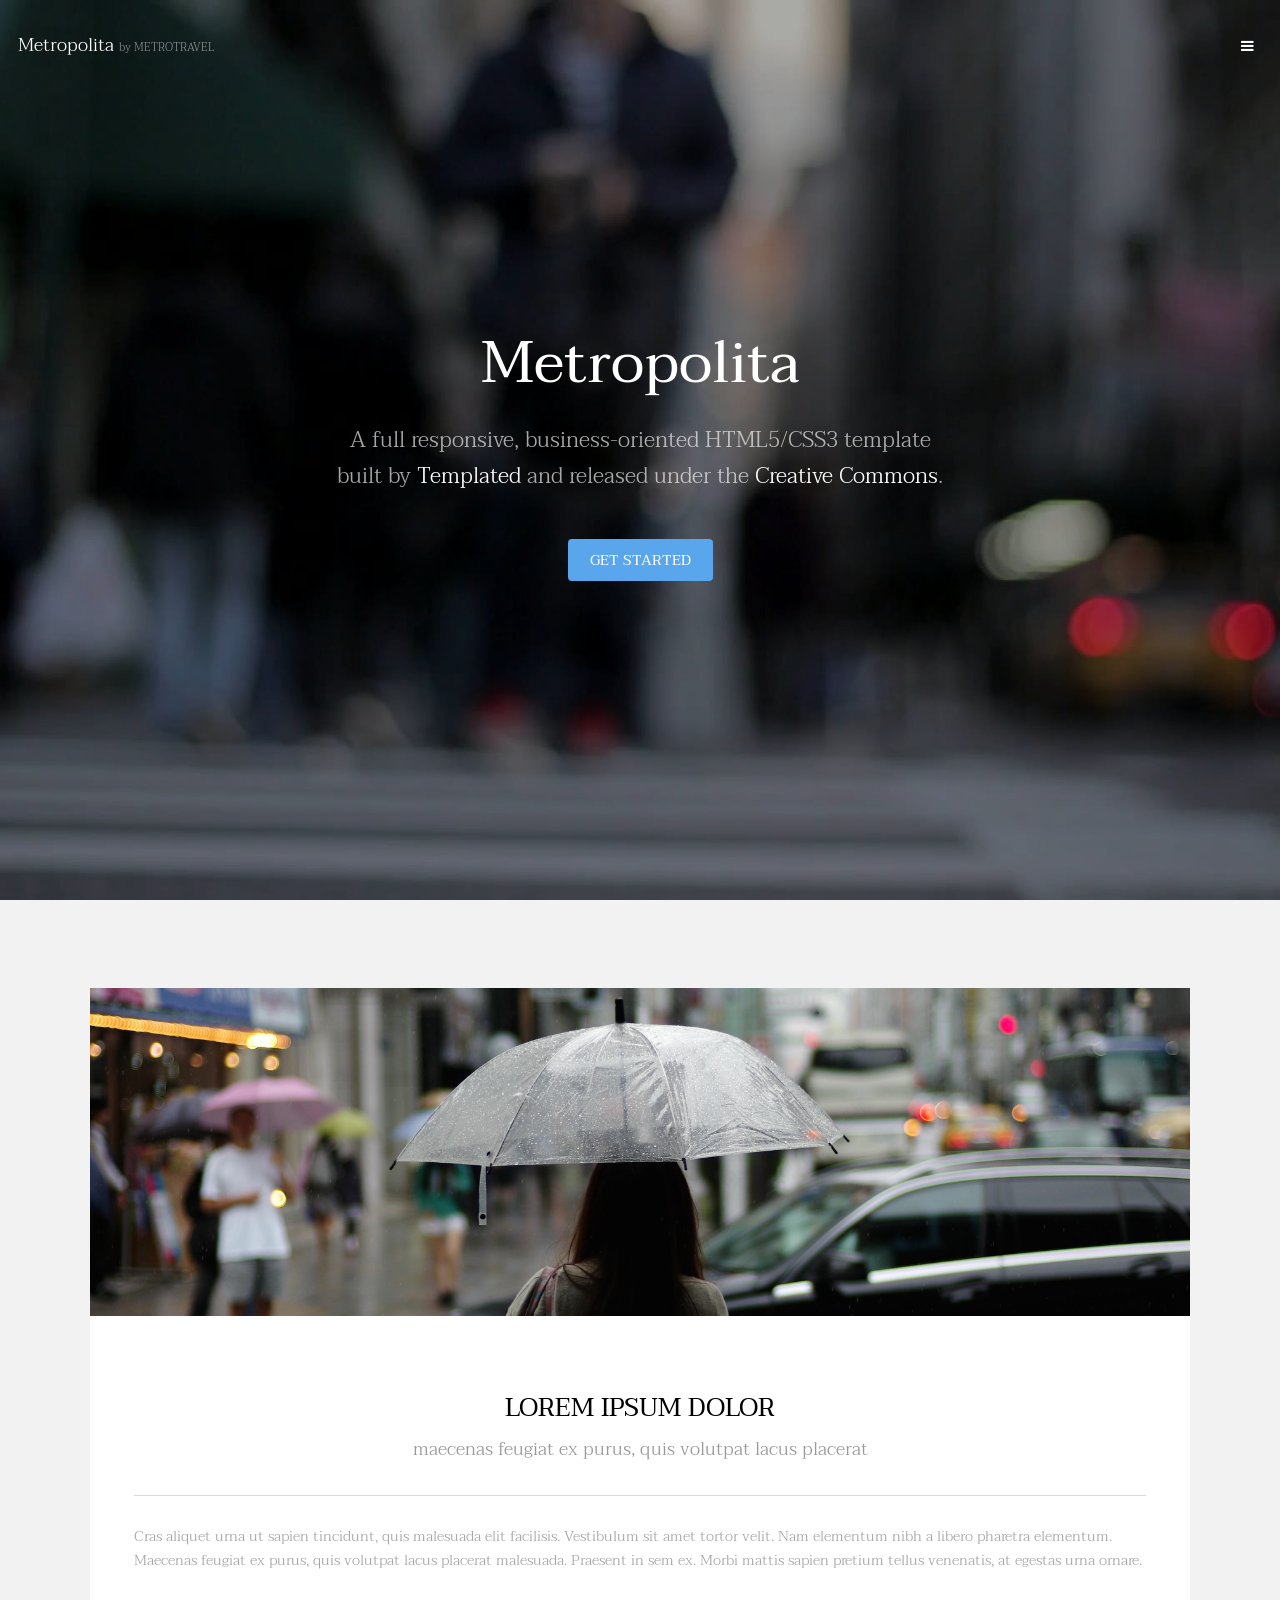
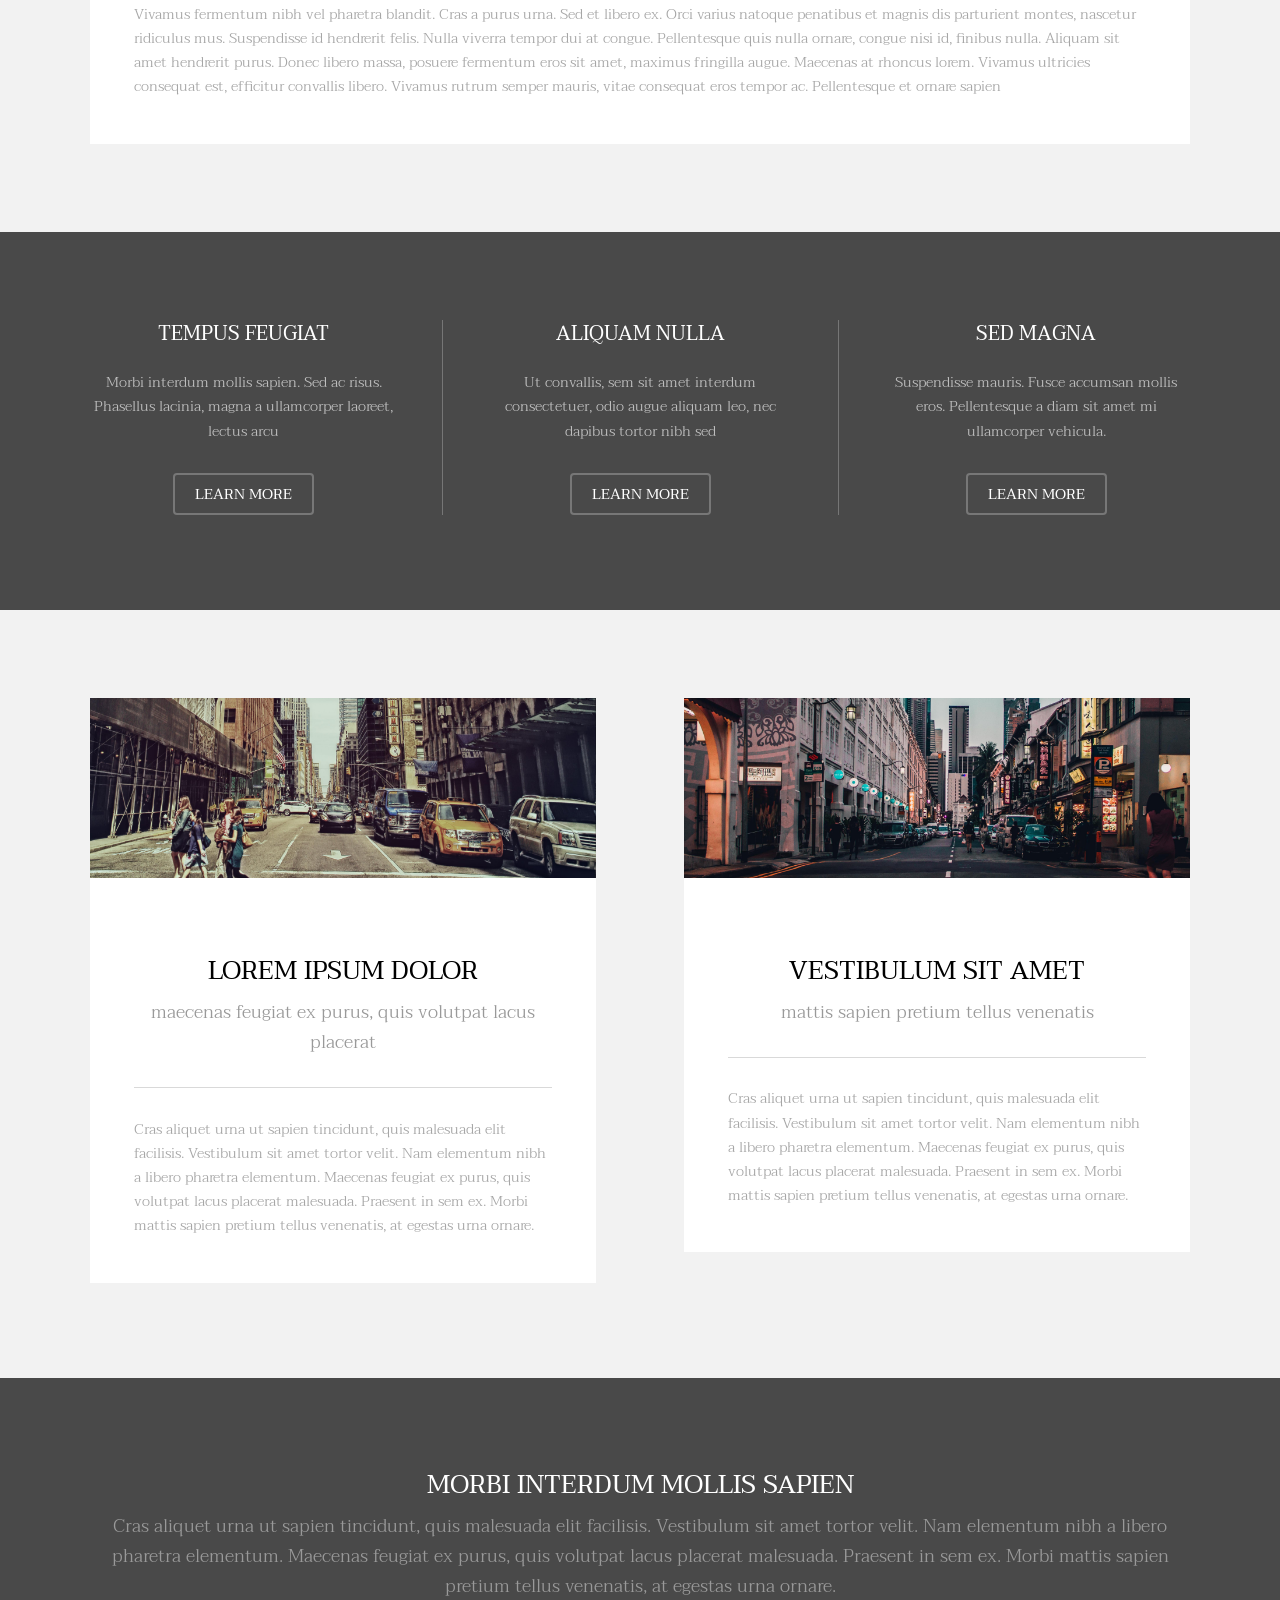
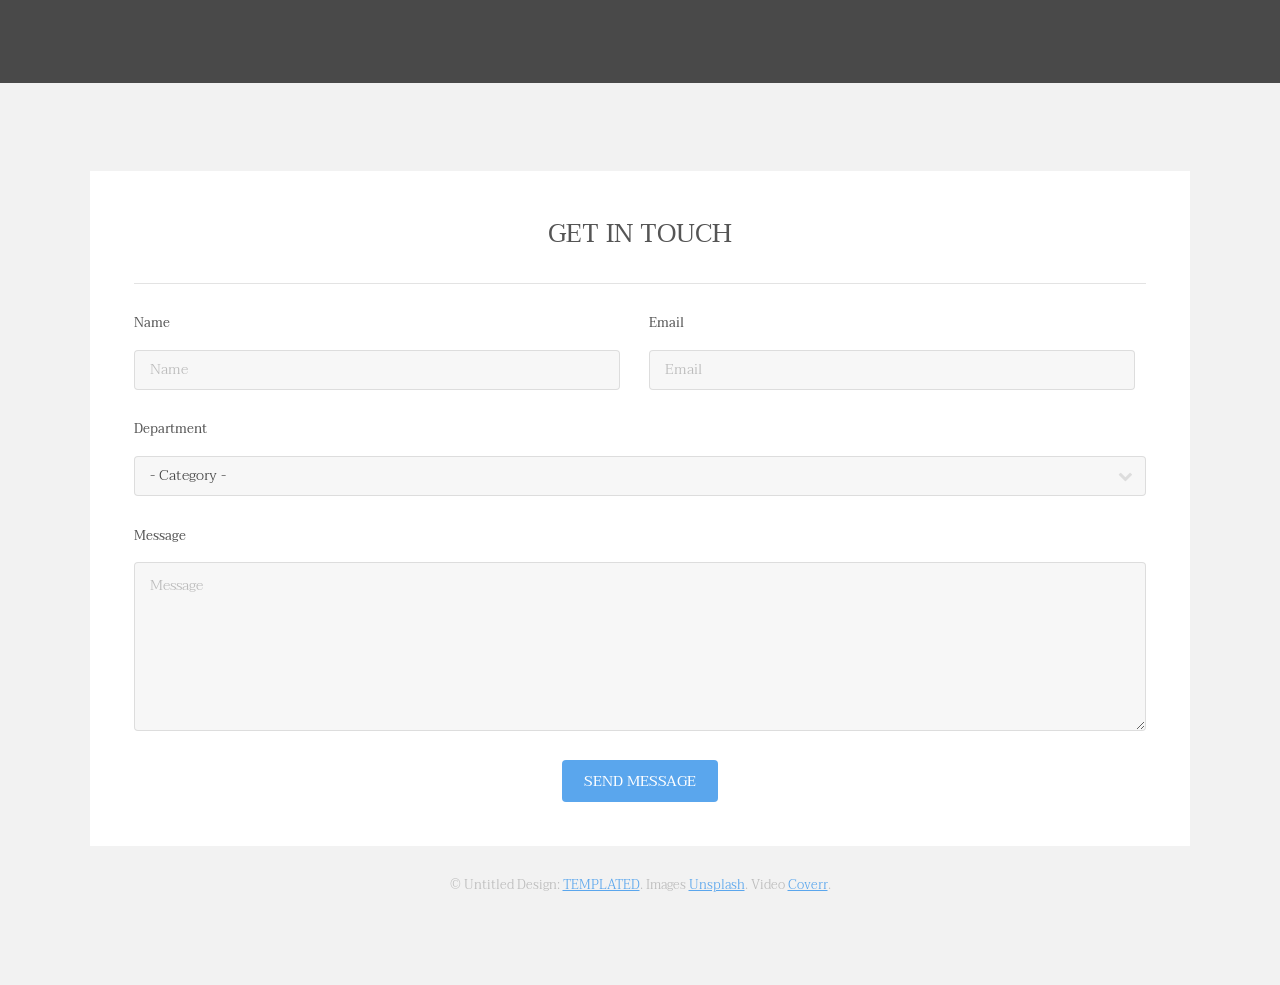
==== commit 0be2c03e: "Cambios en la portada por Naiara" ====
--- a/index.html
+++ b/index.html
@@ -6,7 +6,7 @@
 -->
 <html>
 	<head>
-		<title>Transitive by TEMPLATED</title>
+		<title>Metropolita by Naiara </title>
 		<meta charset="utf-8" />
 		<meta name="viewport" content="width=device-width, initial-scale=1" />
 		<link rel="stylesheet" href="assets/css/main.css" />
@@ -15,7 +15,7 @@
 
 		<!-- Header -->
 			<header id="header" class="alt">
-				<div class="logo"><a href="index.html">Transitive <span>by TEMPLATED</span></a></div>
+				<div class="logo"><a href="index.html">Metropolita <span>by METROTRAVEL </span></a></div>
 				<a href="#menu" class="toggle"><span>Menu</span></a>
 			</header>
 
@@ -36,7 +36,7 @@
 		-->
 			<section id="banner" data-video="images/banner">
 				<div class="inner">
-					<h1>Transitive</h1>
+					<h1>Metropolita </h1>
 					<p>A full responsive, business-oriented HTML5/CSS3 template<br />
 					built by <a href="https://templated.co/">Templated</a> and released under the <a href="https://templated.co/license">Creative Commons</a>.</p>
 					<a href="#one" class="button special scrolly">Get Started</a>
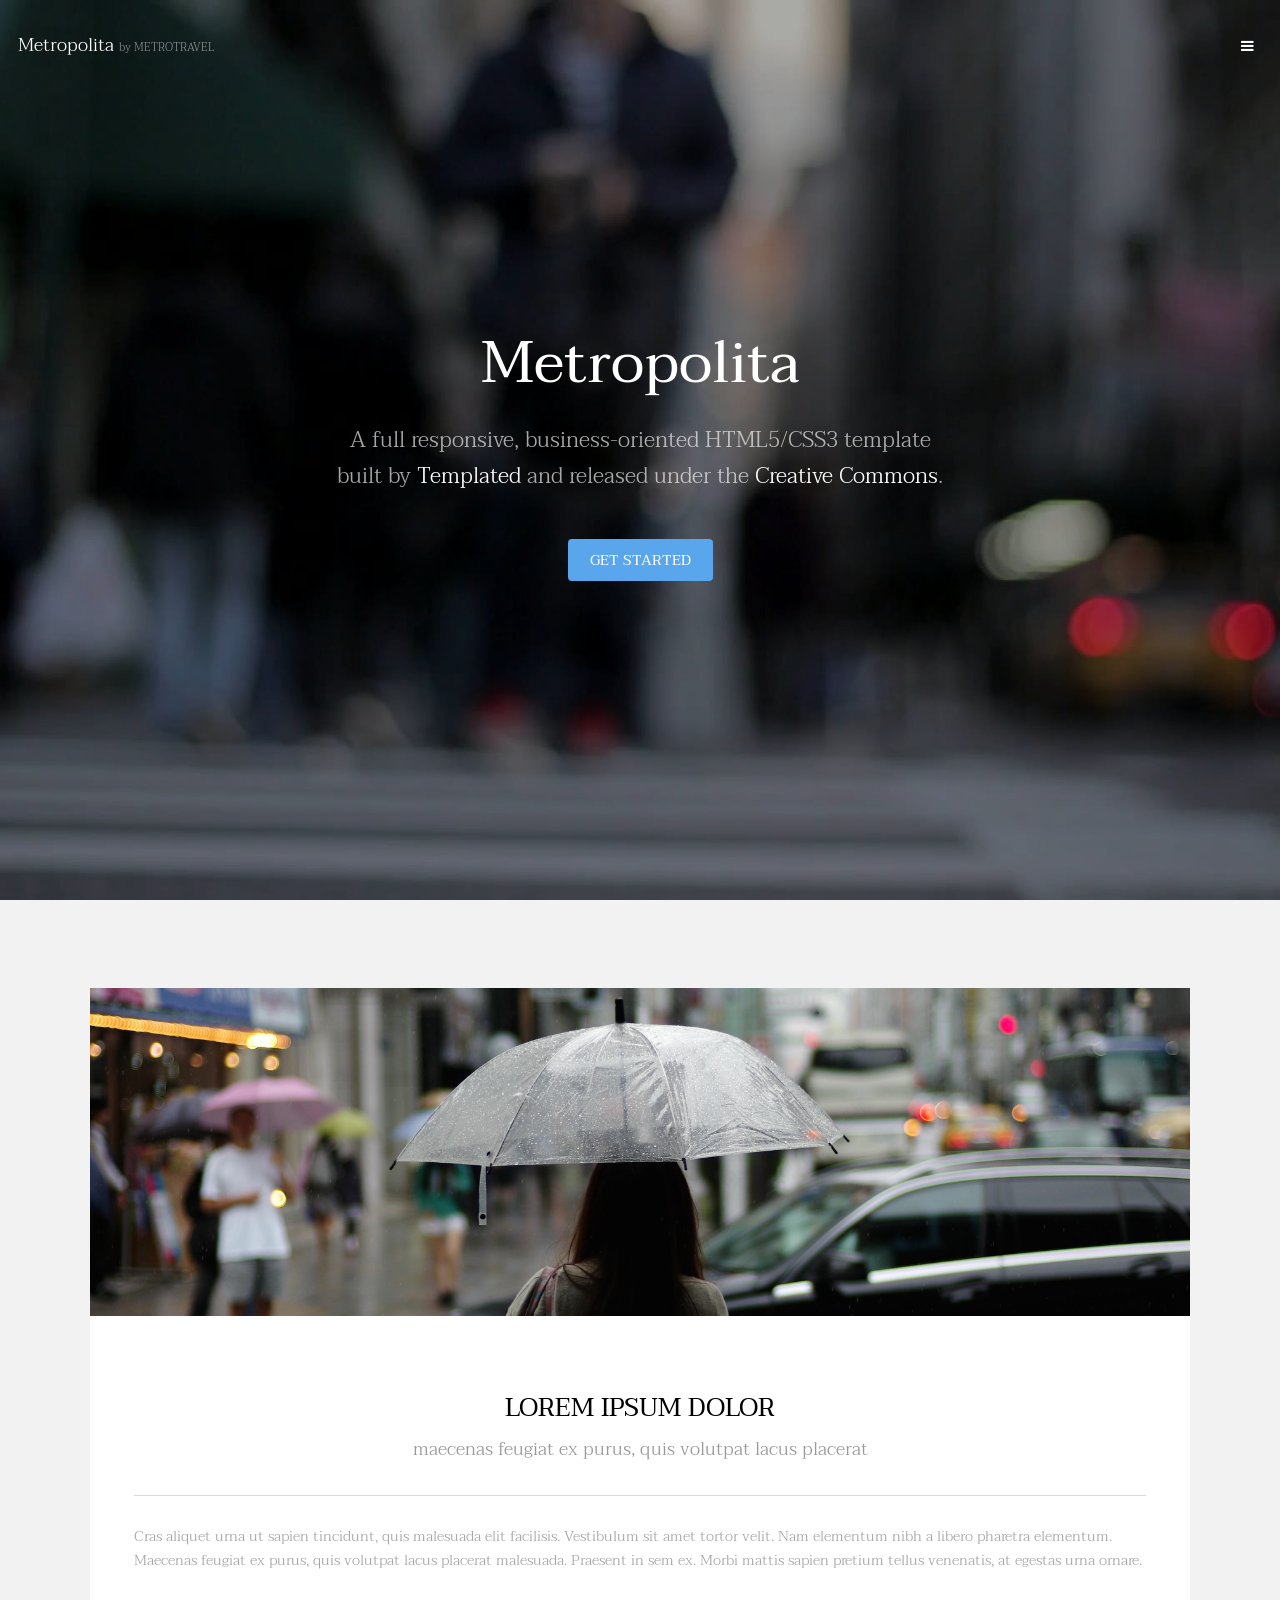
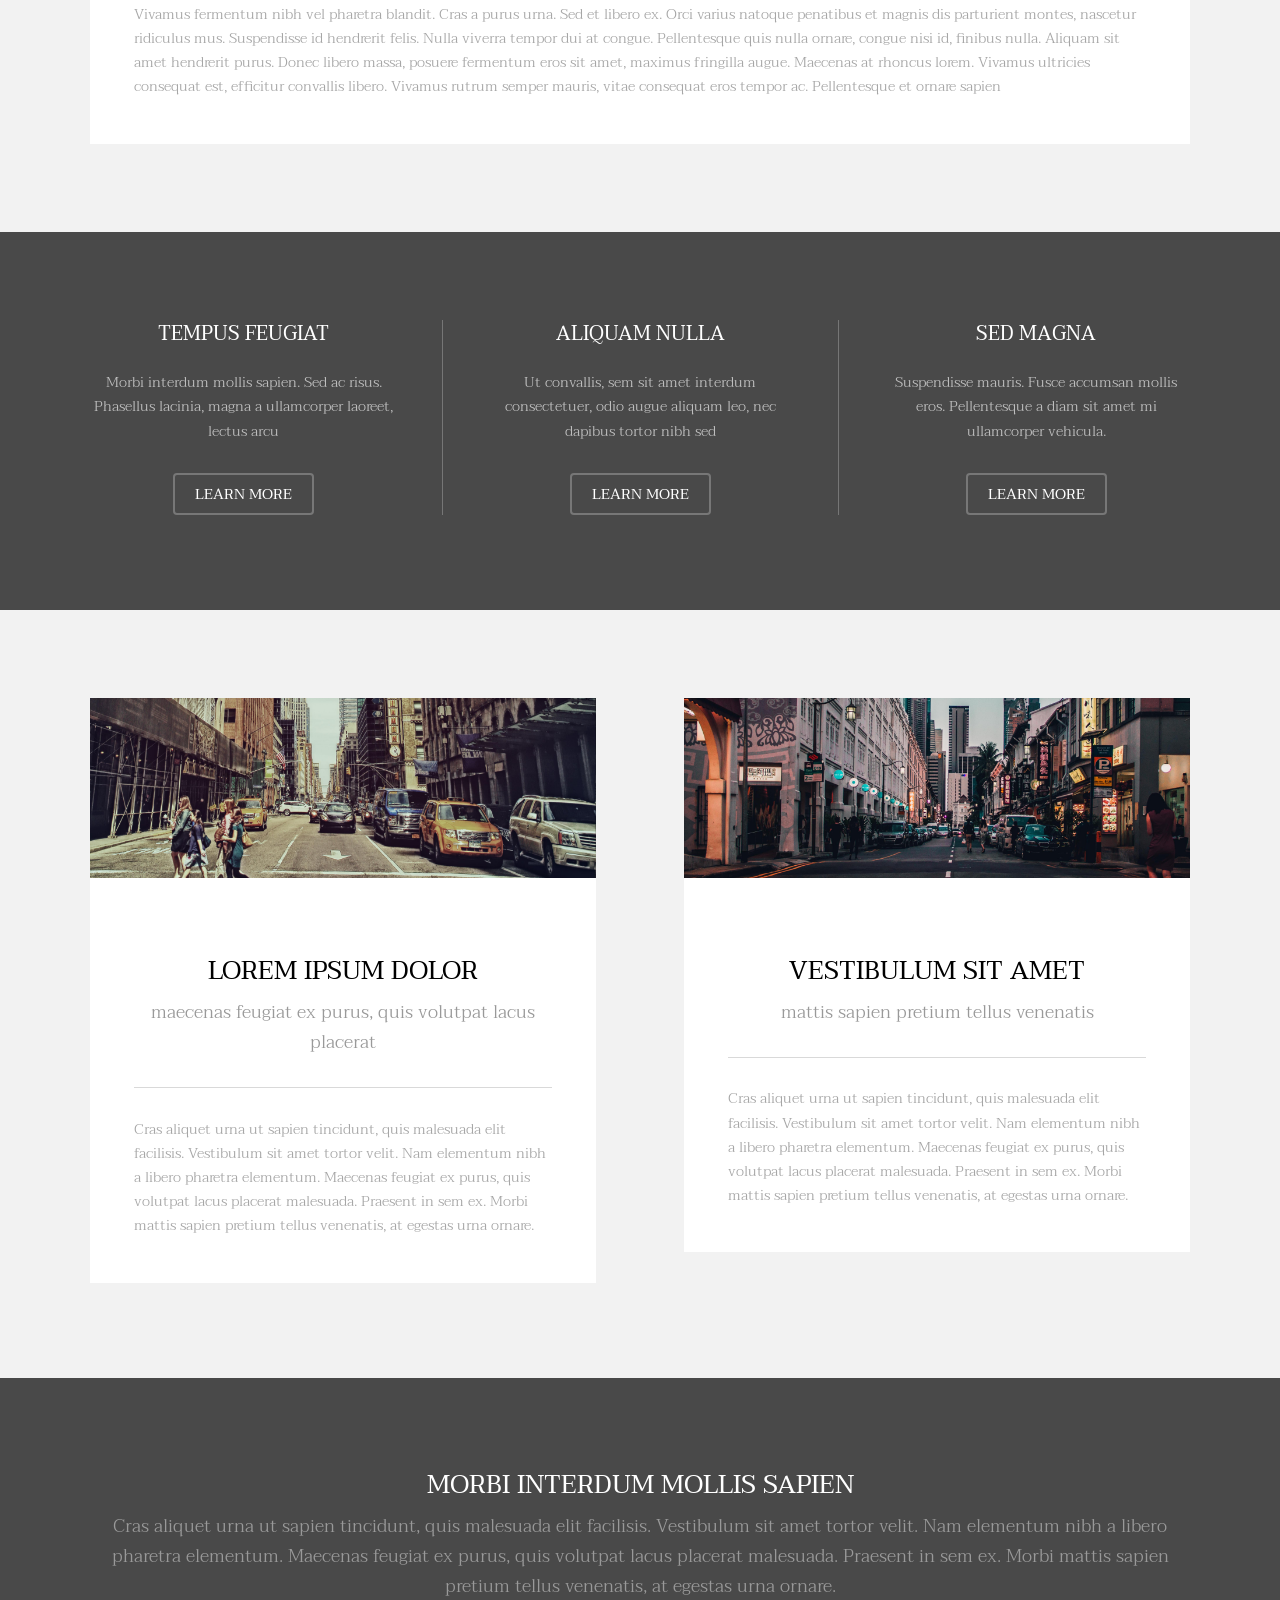
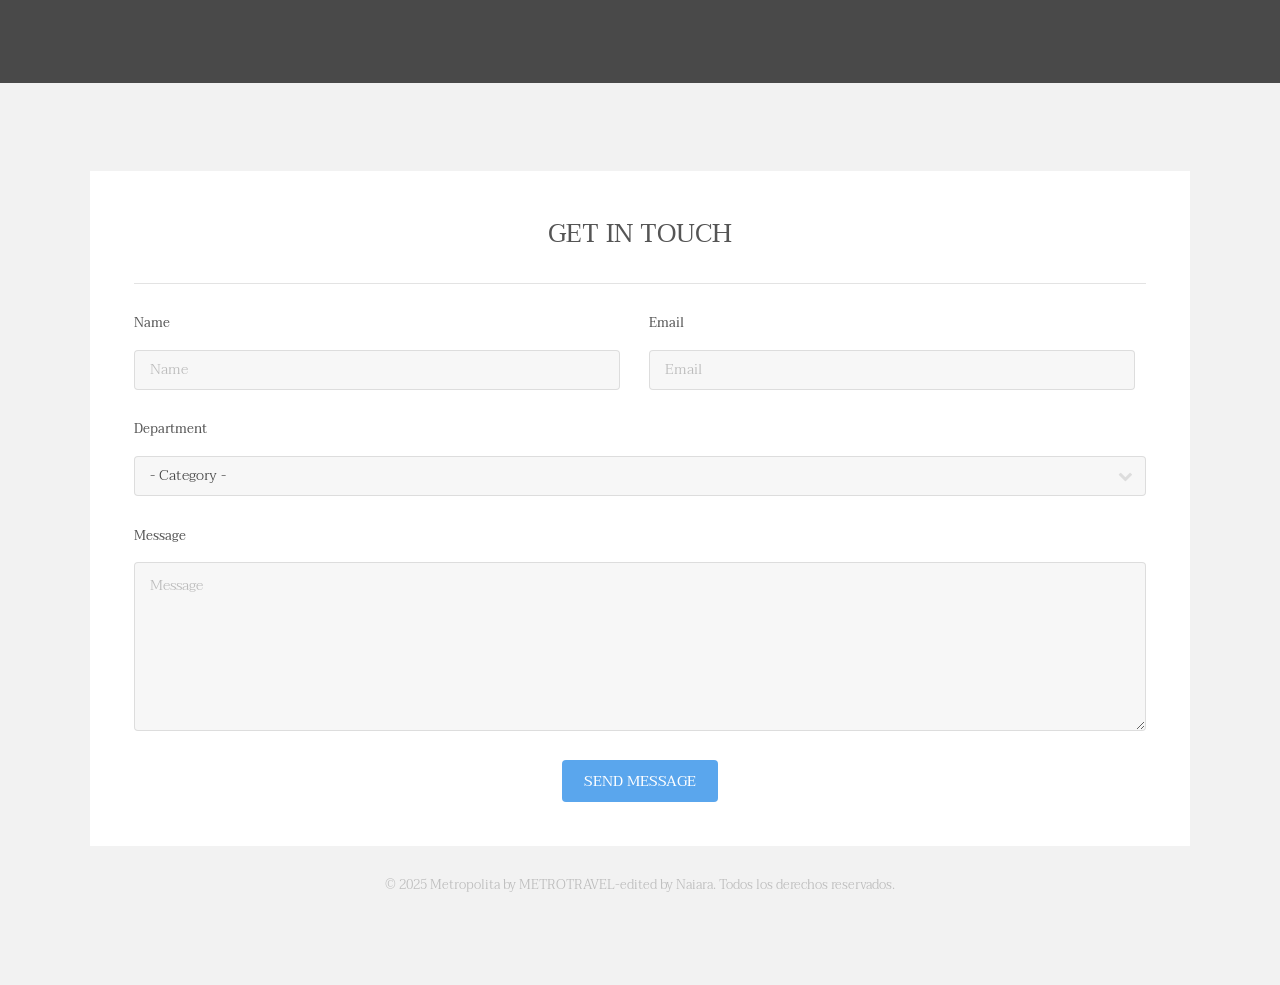
==== commit 2e09de8d: "Cambios en pie de página por Naiara" ====
--- a/index.html
+++ b/index.html
@@ -194,7 +194,7 @@
 						</div>
 					</section>
 					<div class="copyright">
-						&copy; Untitled Design: <a href="https://templated.co/">TEMPLATED</a>. Images <a href="https://unsplash.com/">Unsplash</a>. Video <a href="http://coverr.co/">Coverr</a>.
+						&copy; 2025 Metropolita by METROTRAVEL-edited by Naiara. Todos los derechos reservados.
 					</div>
 				</div>
 			</footer>
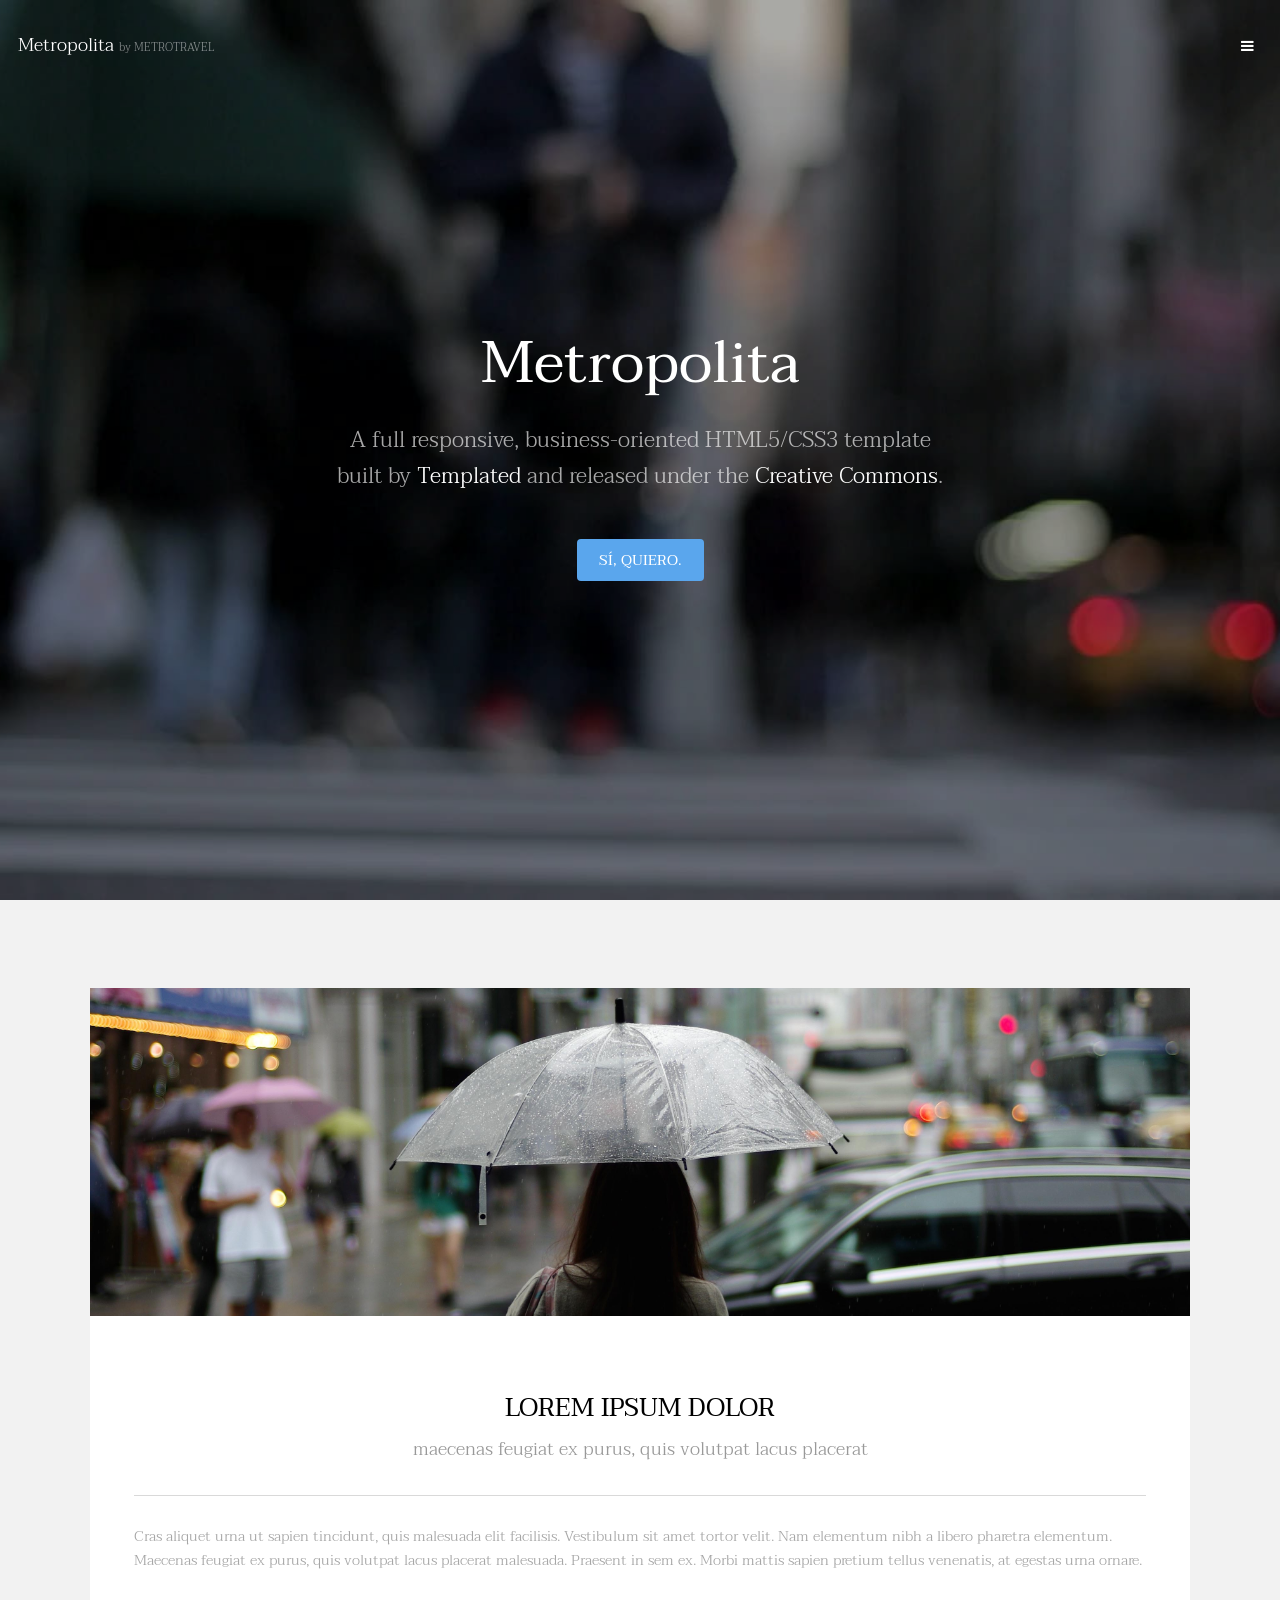
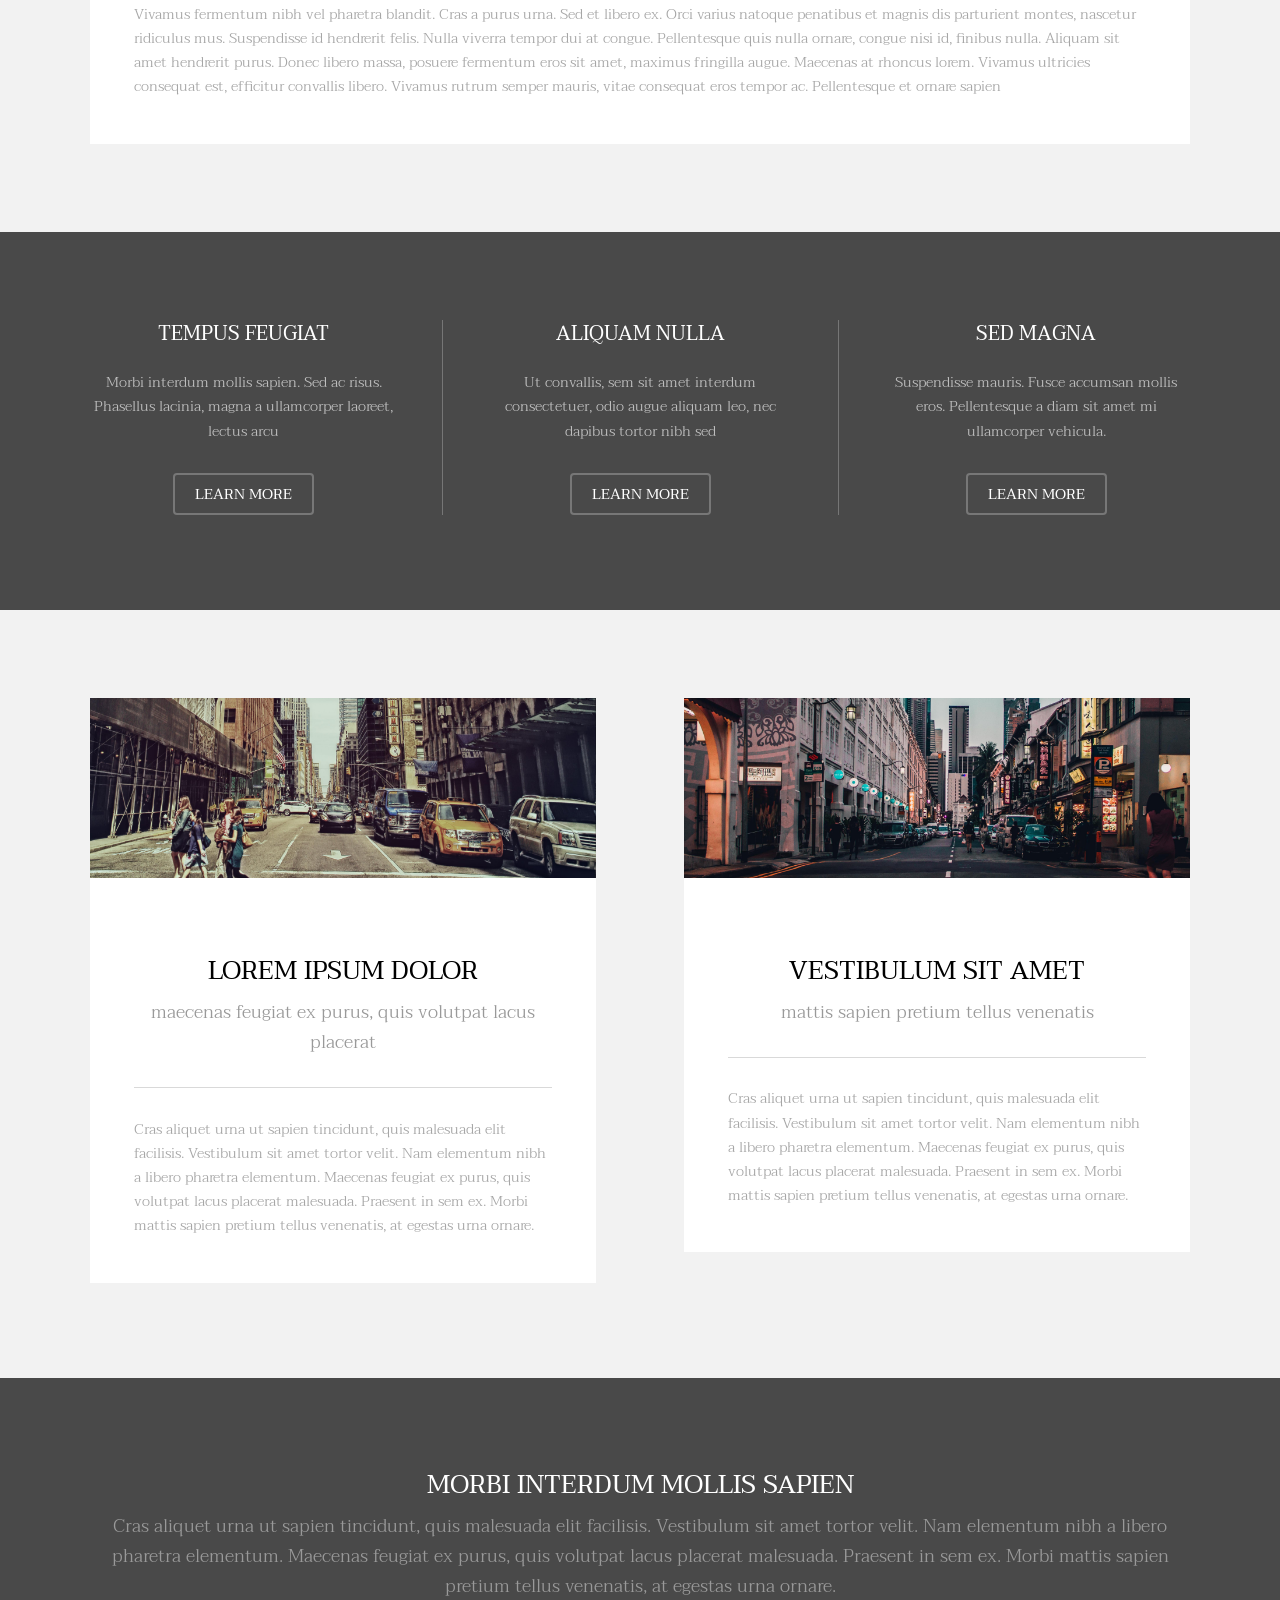
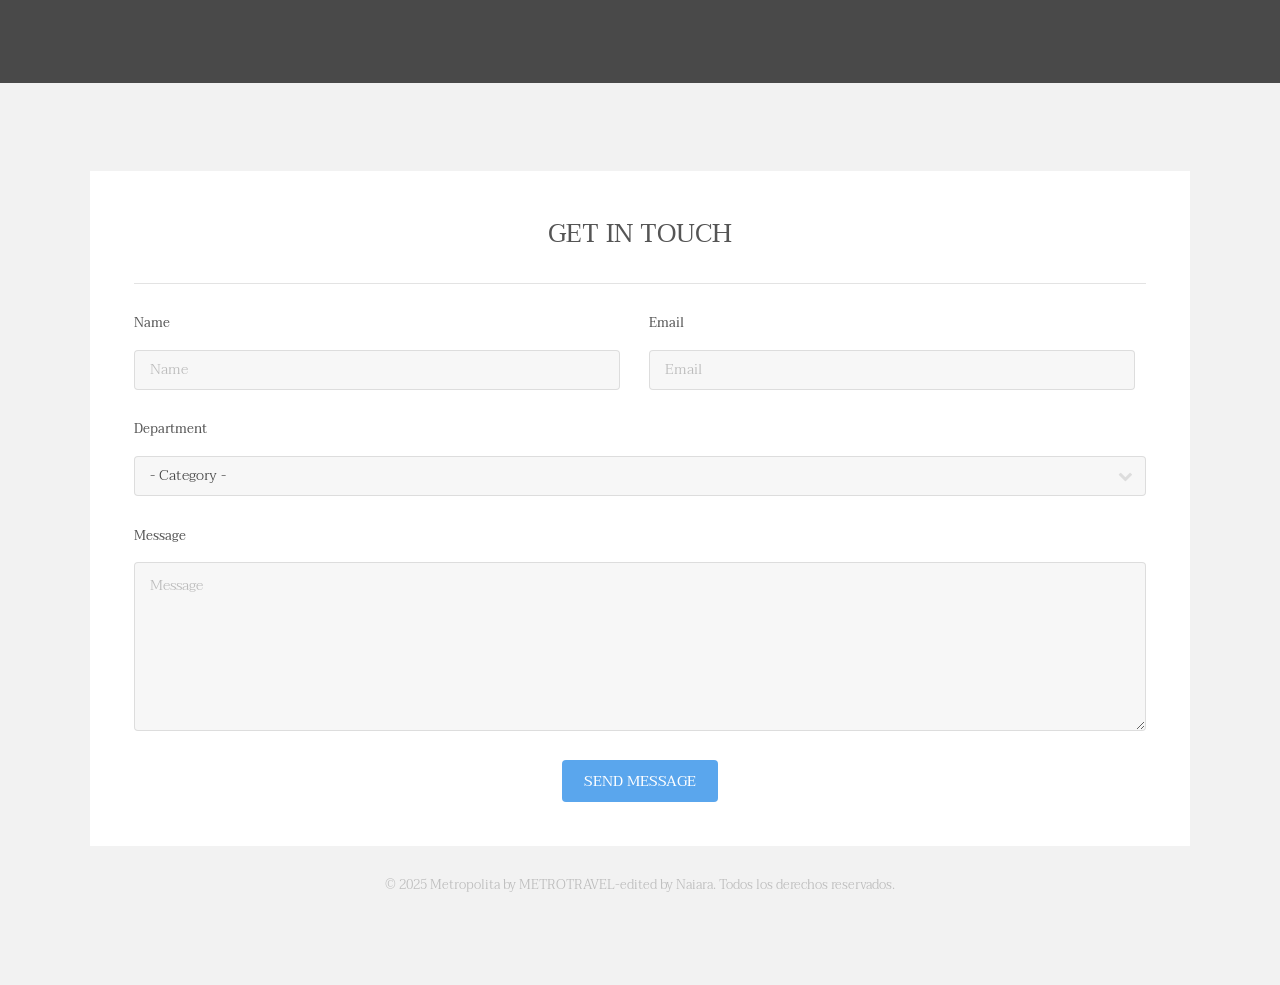
==== commit 820c38d8: "Cambios en el botón por Naiara" ====
--- a/index.html
+++ b/index.html
@@ -39,7 +39,7 @@
 					<h1>Metropolita </h1>
 					<p>A full responsive, business-oriented HTML5/CSS3 template<br />
 					built by <a href="https://templated.co/">Templated</a> and released under the <a href="https://templated.co/license">Creative Commons</a>.</p>
-					<a href="#one" class="button special scrolly">Get Started</a>
+					<a href="#one" class="button special scrolly">Sí, quiero.</a>
 				</div>
 			</section>
 
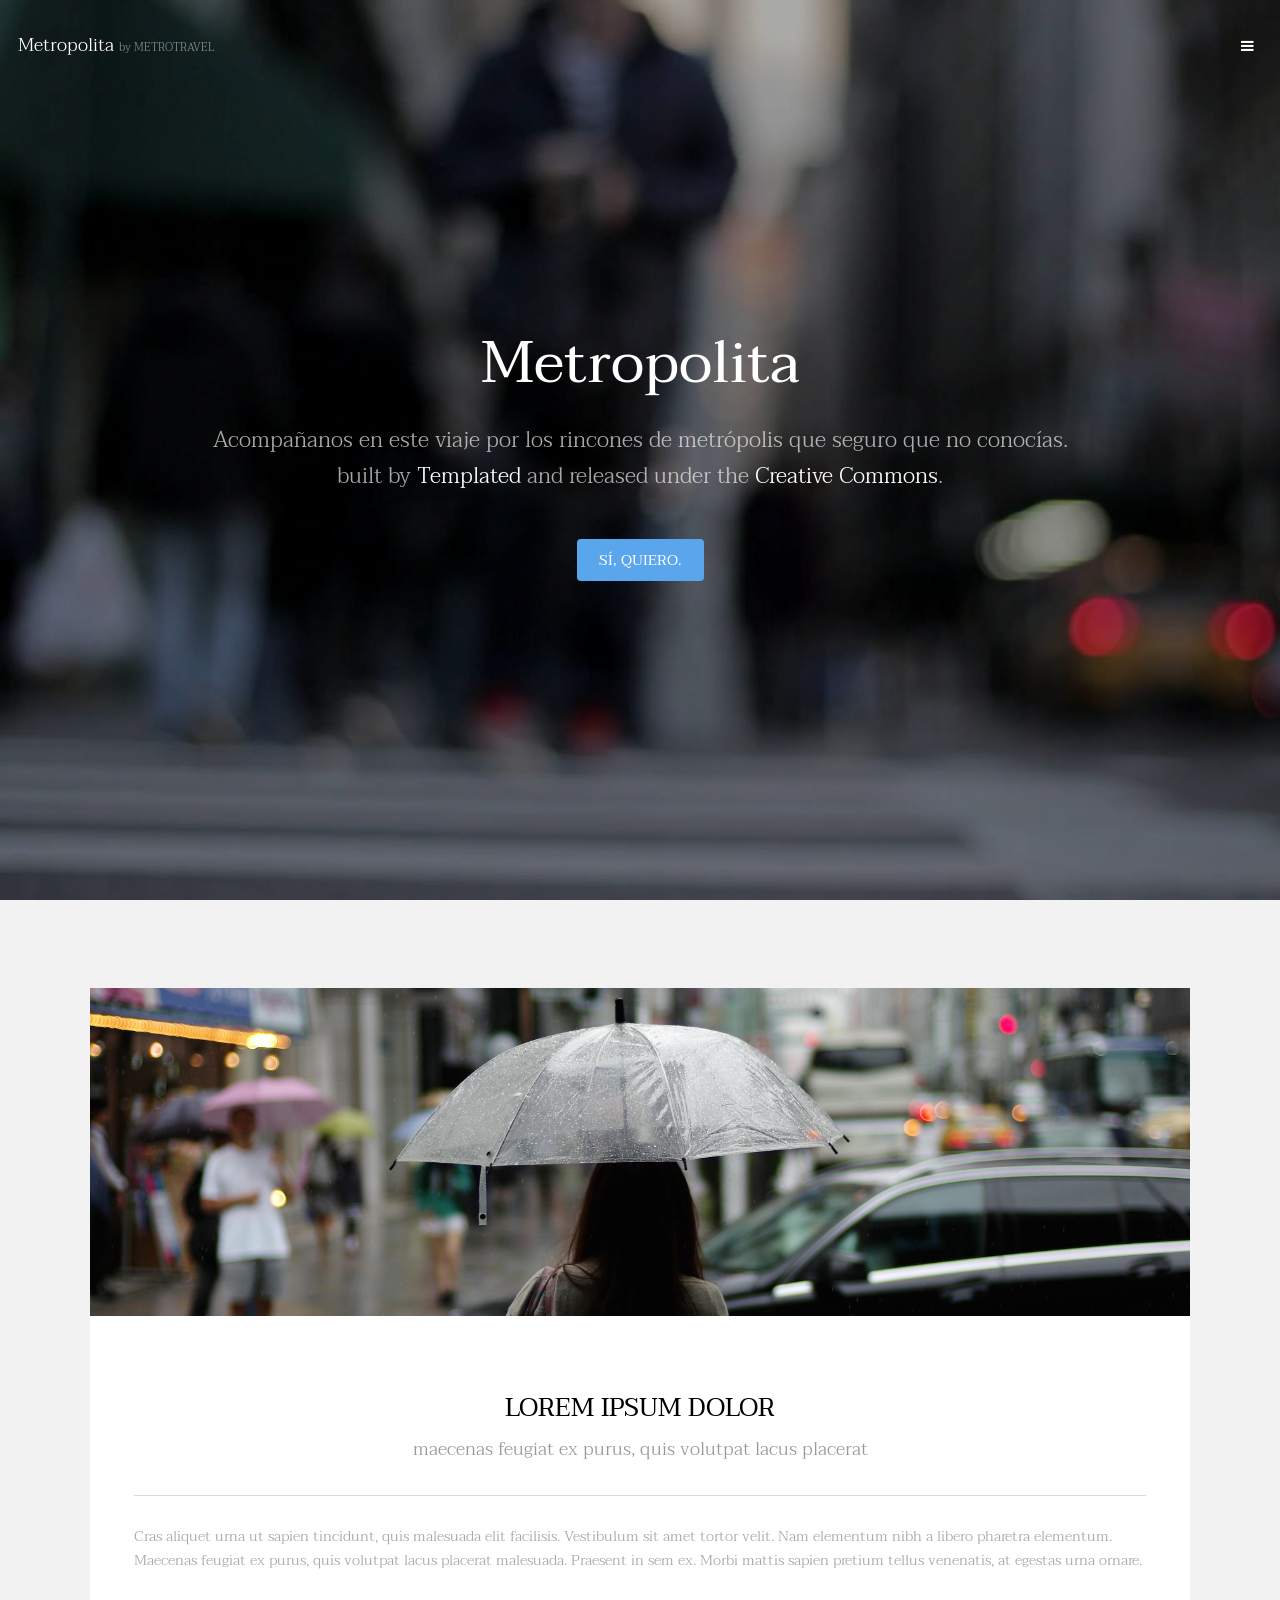
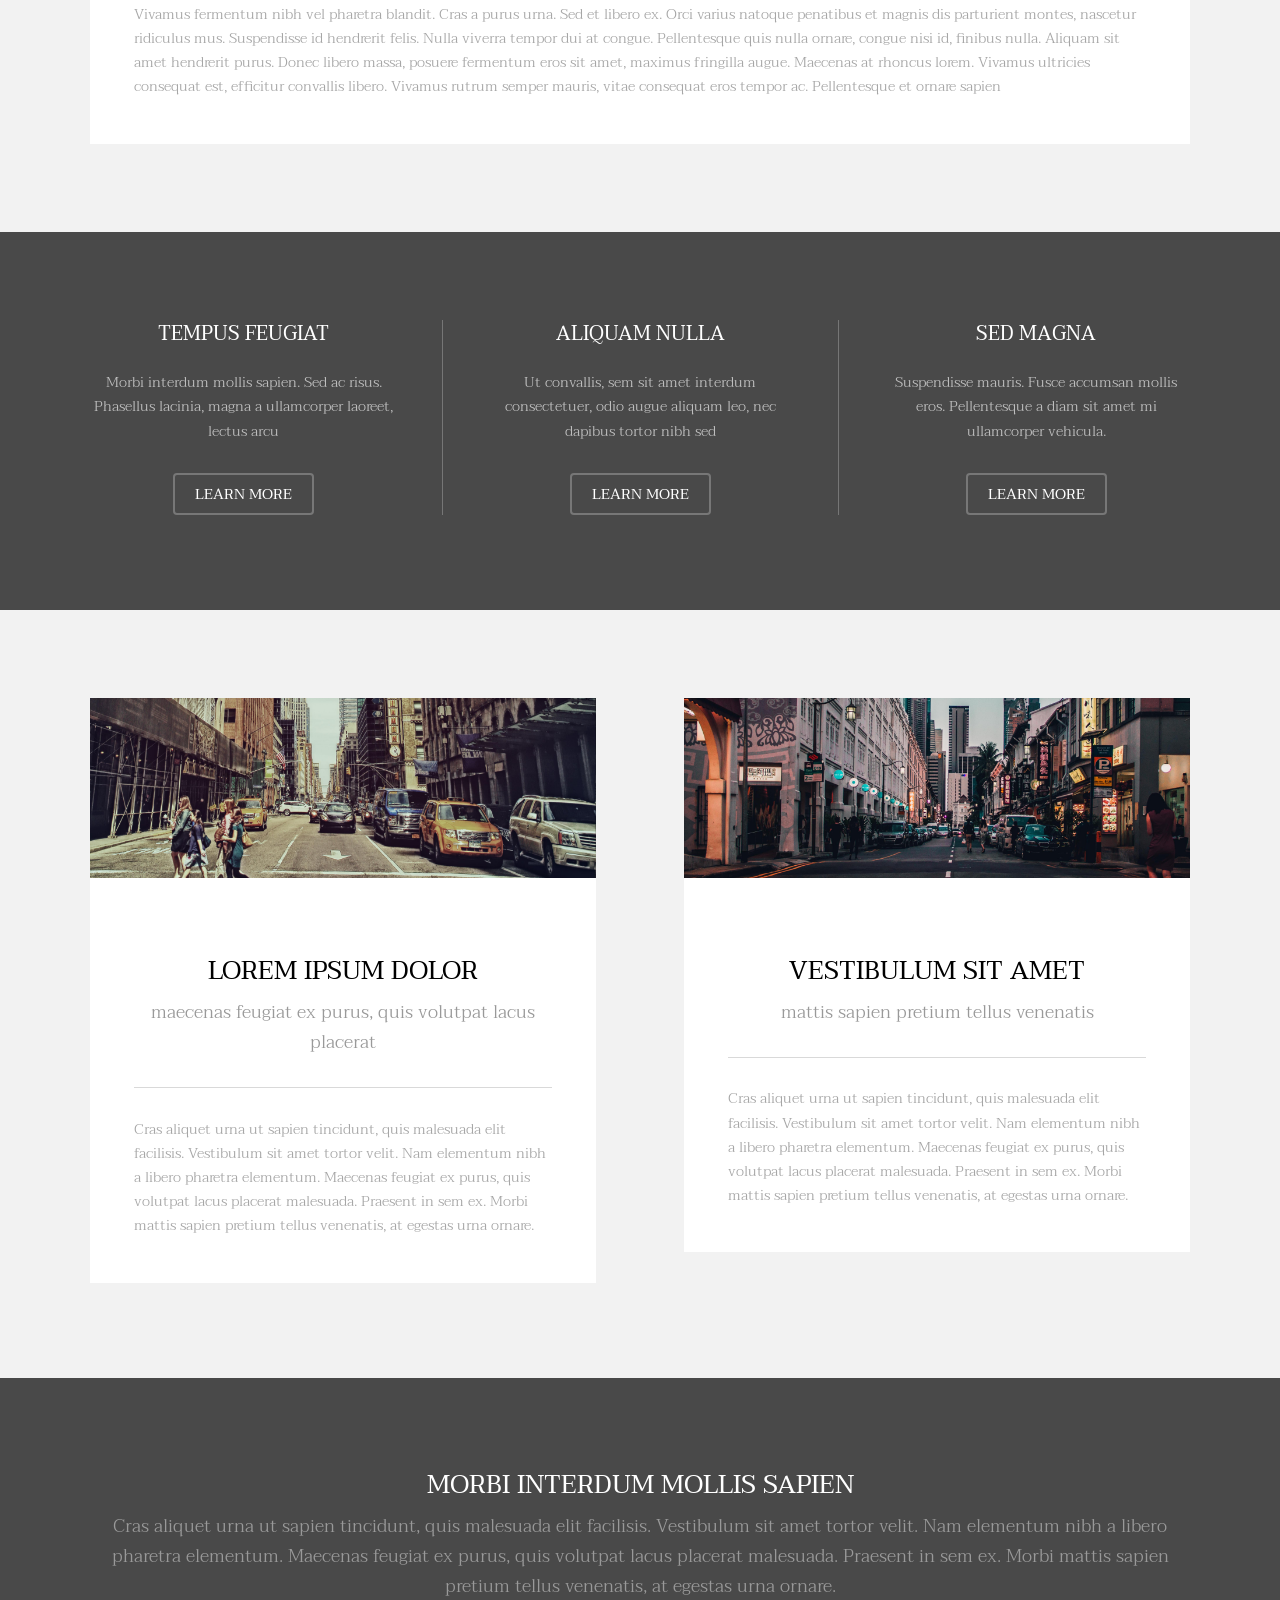
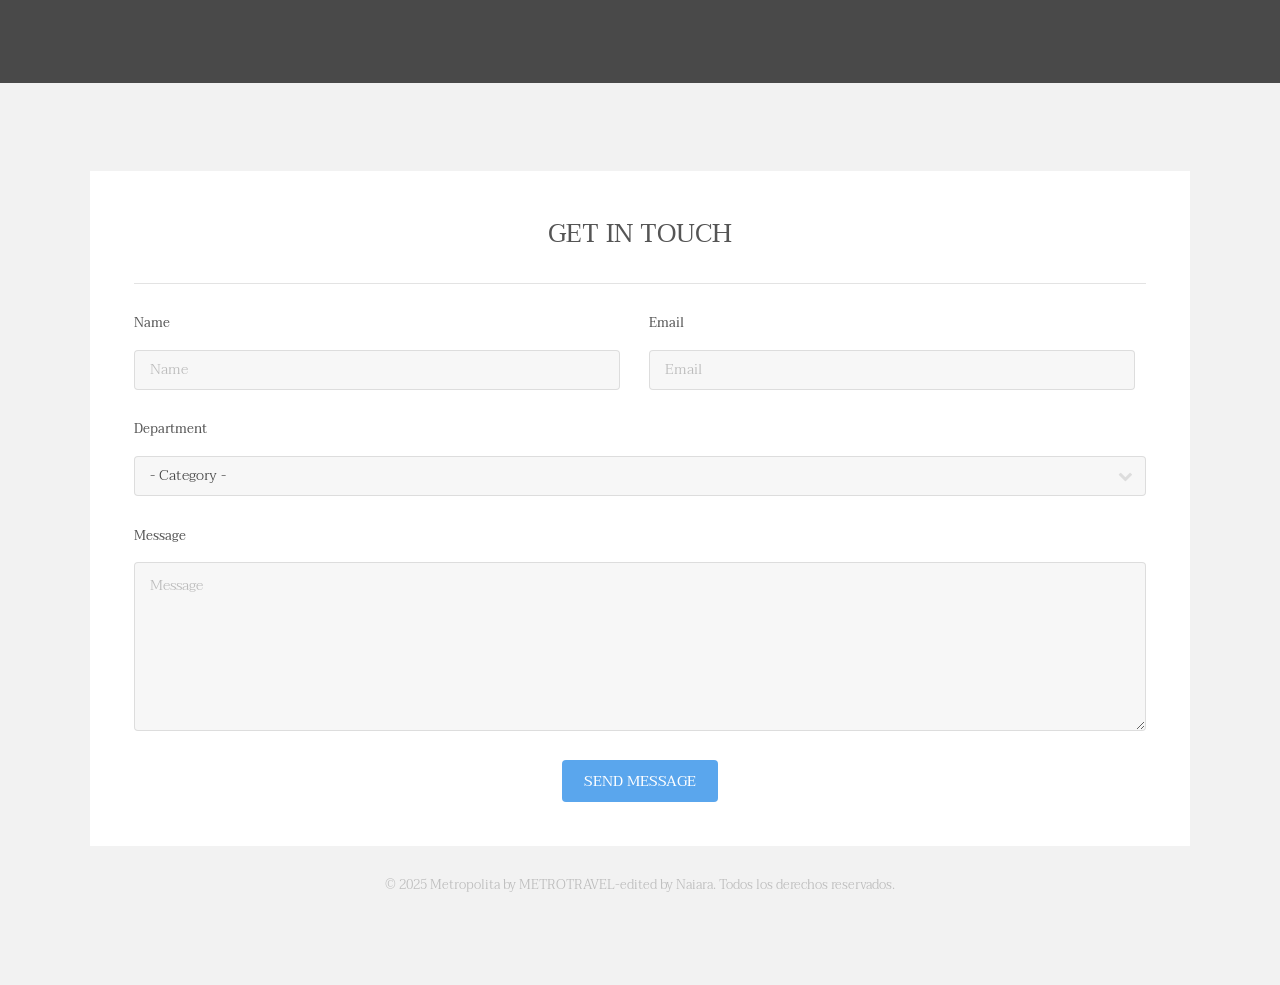
==== commit 998d3999: "Frase bajo el h1 por Nerea" ====
--- a/index.html
+++ b/index.html
@@ -37,7 +37,7 @@
 			<section id="banner" data-video="images/banner">
 				<div class="inner">
 					<h1>Metropolita </h1>
-					<p>A full responsive, business-oriented HTML5/CSS3 template<br />
+					<p>Acompañanos en este viaje por los rincones de metrópolis que seguro que no conocías.<br />
 					built by <a href="https://templated.co/">Templated</a> and released under the <a href="https://templated.co/license">Creative Commons</a>.</p>
 					<a href="#one" class="button special scrolly">Sí, quiero.</a>
 				</div>
--- a/assets/css/main.css
+++ b/assets/css/main.css
@@ -4225,5 +4225,6 @@
 			.grid-style > :nth-child(1n) {
 				width: calc(100% + 2rem);
 			}
-
-		}+#three, #four, #footer section {
+	display:none
+}
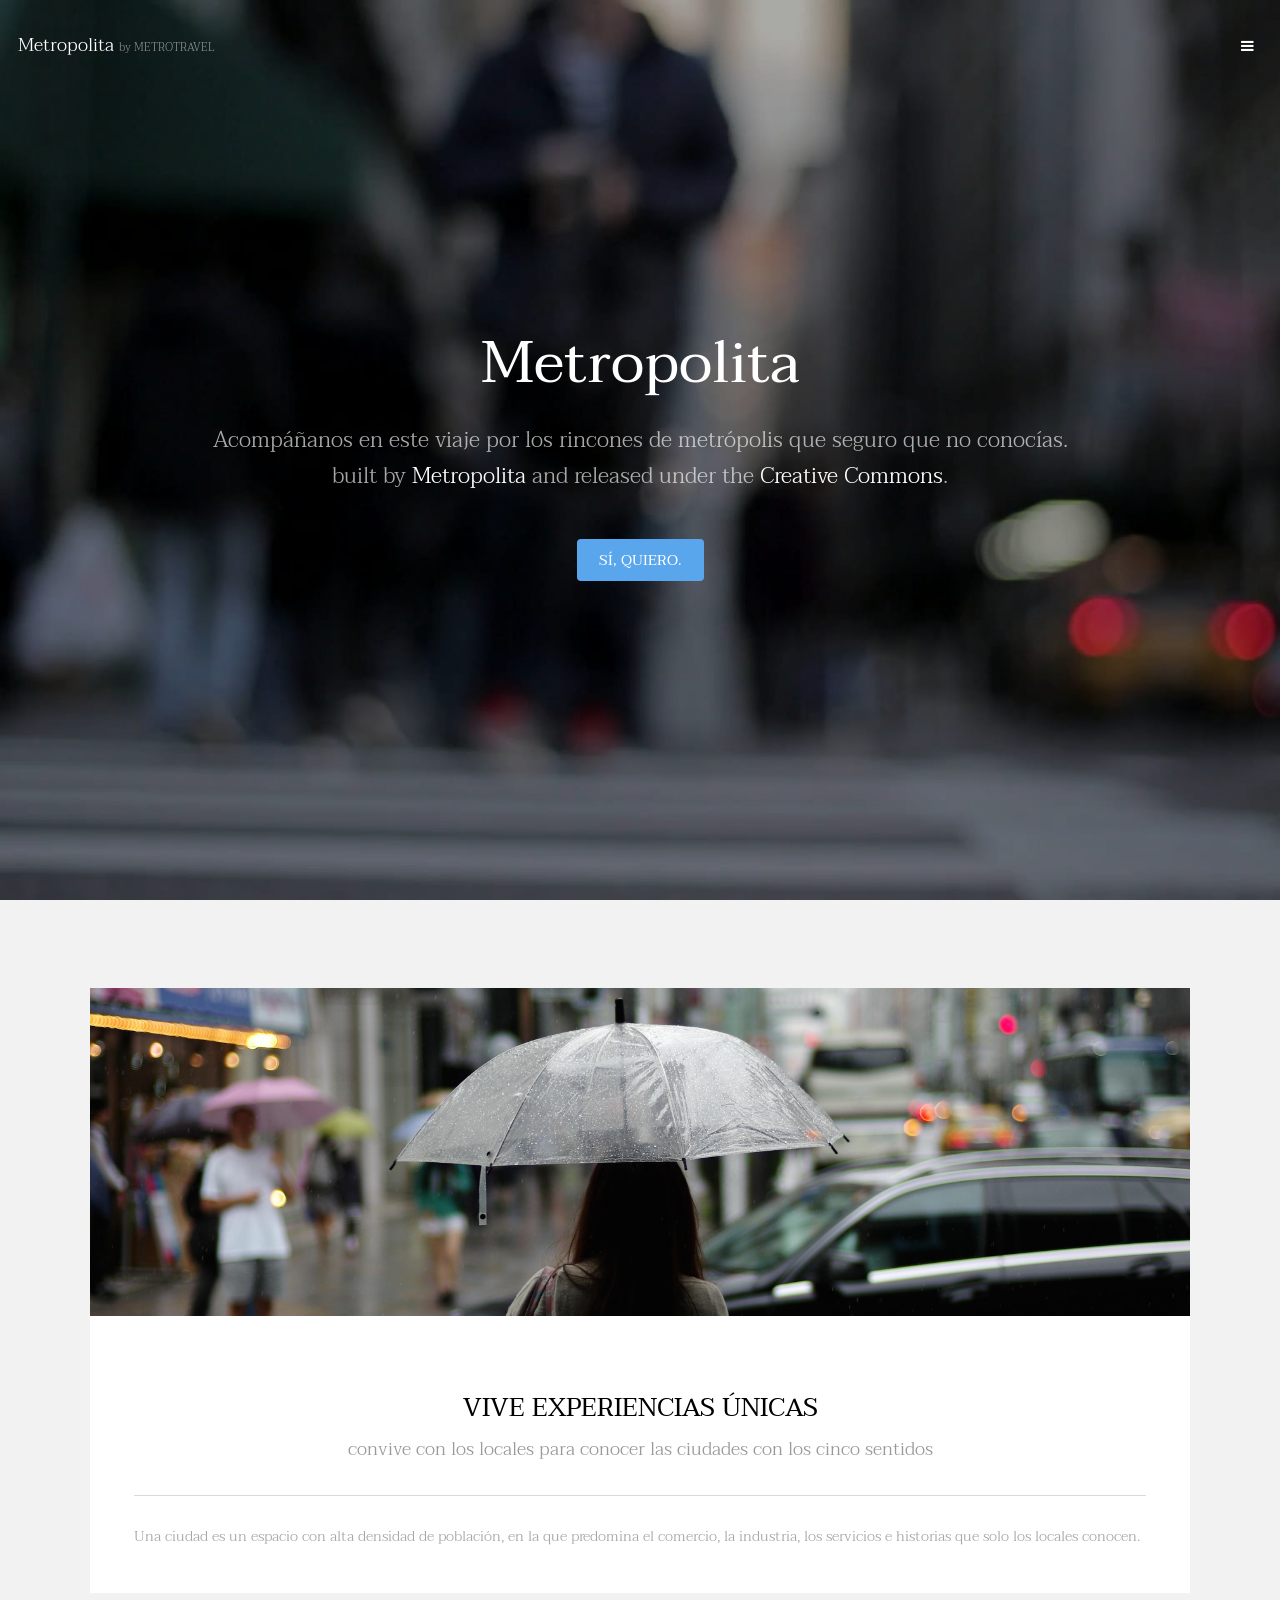
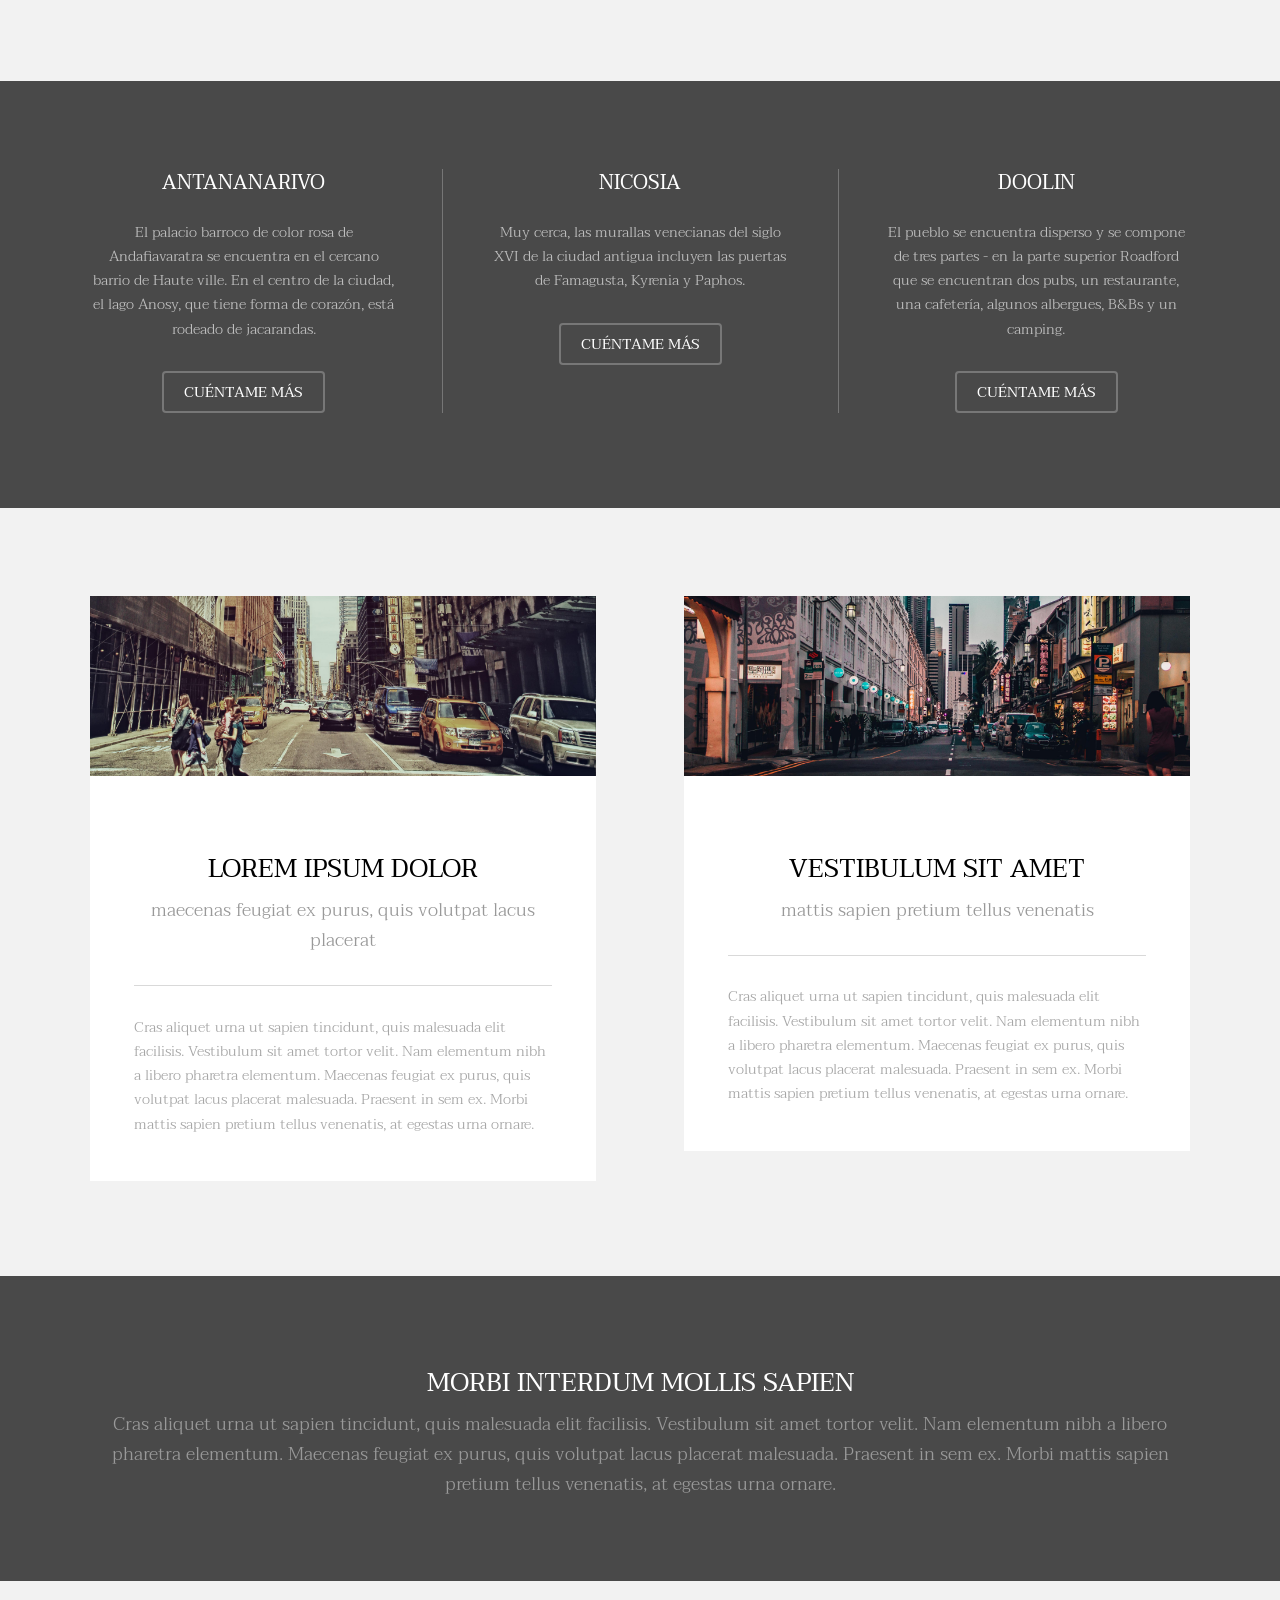
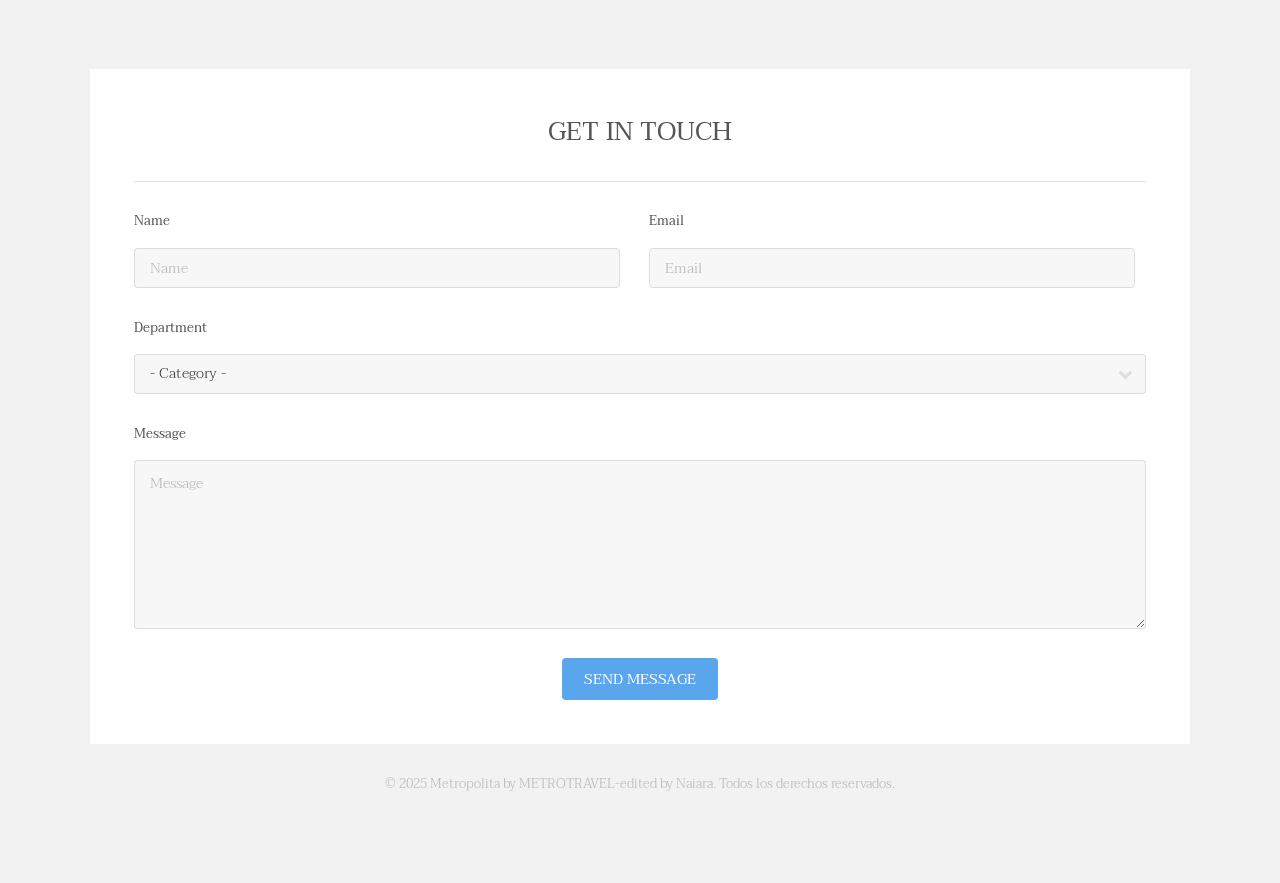
==== commit 96f0cbf5: "Textos en h2 y h3" ====
--- a/index.html
+++ b/index.html
@@ -37,8 +37,8 @@
 			<section id="banner" data-video="images/banner">
 				<div class="inner">
 					<h1>Metropolita </h1>
-					<p>Acompañanos en este viaje por los rincones de metrópolis que seguro que no conocías.<br />
-					built by <a href="https://templated.co/">Templated</a> and released under the <a href="https://templated.co/license">Creative Commons</a>.</p>
+					<p>Acompáñanos en este viaje por los rincones de metrópolis que seguro que no conocías.<br />
+					built by <a href="https://templated.co/">Metropolita</a> and released under the <a href="https://templated.co/license">Creative Commons</a>.</p>
 					<a href="#one" class="button special scrolly">Sí, quiero.</a>
 				</div>
 			</section>
@@ -53,12 +53,11 @@
 							</div>
 							<div class="content">
 								<header class="align-center">
-									<h2>Lorem ipsum dolor</h2>
-									<p>maecenas feugiat ex purus, quis volutpat lacus placerat</p>
+									<h2>VIVE EXPERIENCIAS ÚNICAS</h2>
+									<p>convive con los locales para conocer las ciudades con los cinco sentidos</p>
 								</header>
 								<hr />
-								<p> Cras aliquet urna ut sapien tincidunt, quis malesuada elit facilisis. Vestibulum sit amet tortor velit. Nam elementum nibh a libero pharetra elementum. Maecenas feugiat ex purus, quis volutpat lacus placerat malesuada. Praesent in sem ex. Morbi mattis sapien pretium tellus venenatis, at egestas urna ornare.</p>
-								<p>Vivamus fermentum nibh vel pharetra blandit. Cras a purus urna. Sed et libero ex. Orci varius natoque penatibus et magnis dis parturient montes, nascetur ridiculus mus. Suspendisse id hendrerit felis. Nulla viverra tempor dui at congue. Pellentesque quis nulla ornare, congue nisi id, finibus nulla. Aliquam sit amet hendrerit purus. Donec libero massa, posuere fermentum eros sit amet, maximus fringilla augue. Maecenas at rhoncus lorem. Vivamus ultricies consequat est, efficitur convallis libero. Vivamus rutrum semper mauris, vitae consequat eros tempor ac. Pellentesque et ornare sapien</p>
+								<p> Una ciudad es un espacio con alta densidad de población, en la que predomina el comercio, la industria, los servicios e historias que solo los locales conocen.</p>
 							</div>
 						</div>
 					</div>
@@ -71,29 +70,29 @@
 					<div id="flexgrid">
 						<div>
 							<header>
-								<h3>Tempus Feugiat</h3>
+								<h3>ANTANANARIVO</h3>
 							</header>
-							<p>Morbi interdum mollis sapien. Sed ac risus. Phasellus lacinia, magna a ullamcorper laoreet, lectus arcu</p>
+							<p>El palacio barroco de color rosa de Andafiavaratra se encuentra en el cercano barrio de Haute ville. En el centro de la ciudad, el lago Anosy, que tiene forma de corazón, está rodeado de jacarandas. </p>
 							<ul class="actions">
-								<li><a href="#" class="button alt">Learn More</a></li>
+								<li><a href="#" class="button alt">CUÉNTAME MÁS</a></li>
 							</ul>
 						</div>
 						<div>
 							<header>
-								<h3>Aliquam Nulla</h3>
+								<h3>NICOSIA</h3>
 							</header>
-							<p>Ut convallis, sem sit amet interdum consectetuer, odio augue aliquam leo, nec dapibus tortor nibh sed </p>
+							<p>Muy cerca, las murallas venecianas del siglo XVI de la ciudad antigua incluyen las puertas de Famagusta, Kyrenia y Paphos. </p>
 							<ul class="actions">
-								<li><a href="#" class="button alt">Learn More</a></li>
+								<li><a href="#" class="button alt">CUÉNTAME MÁS</a></li>
 							</ul>
 						</div>
 						<div>
 							<header>
-								<h3>Sed Magna</h3>
+								<h3>DOOLIN</h3>
 							</header>
-							<p>Suspendisse mauris. Fusce accumsan mollis eros. Pellentesque a diam sit amet mi ullamcorper vehicula.</p>
+							<p>El pueblo se encuentra disperso y se compone de tres partes - en la parte superior Roadford  que se encuentran dos pubs, un restaurante, una cafetería, algunos albergues, B&Bs y un camping. </p>
 							<ul class="actions">
-								<li><a href="#" class="button alt">Learn More</a></li>
+								<li><a href="#" class="button alt">CUÉNTAME MÁS</a></li>
 							</ul>
 						</div>
 					</div>
